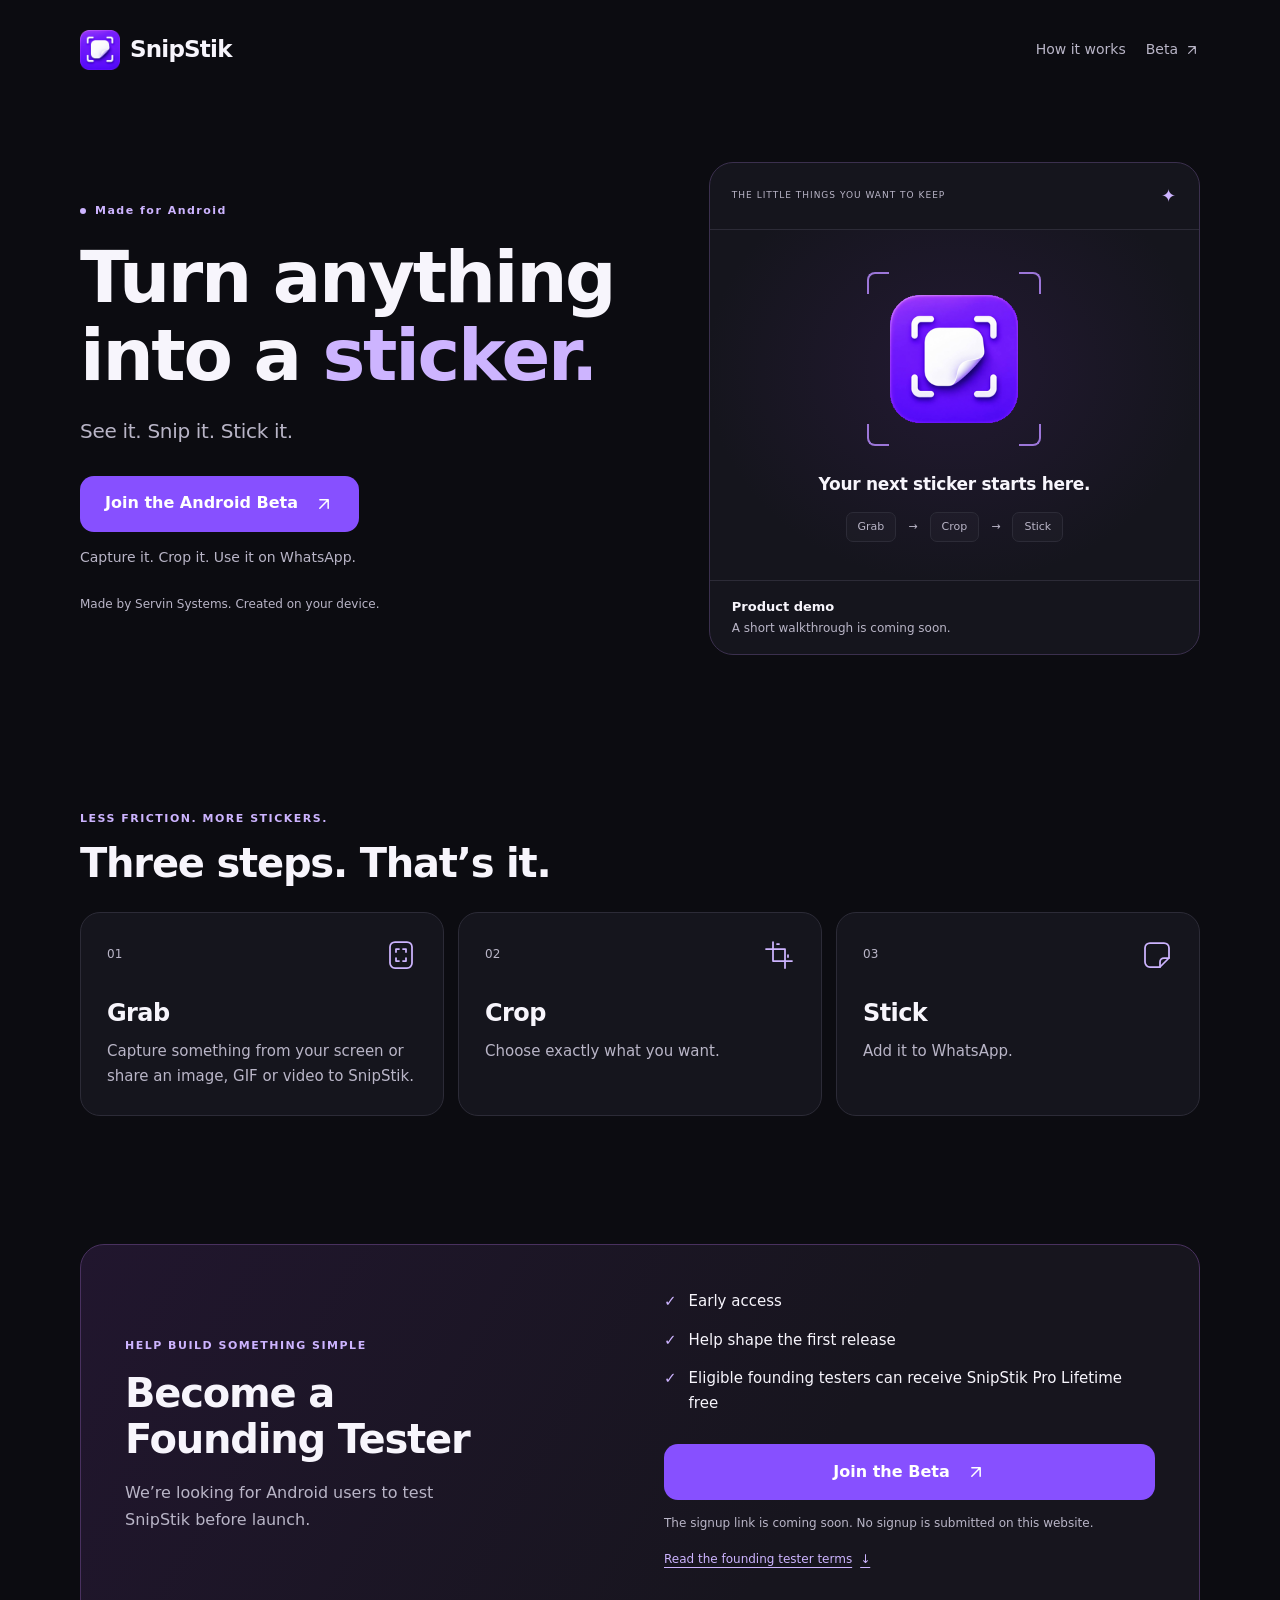
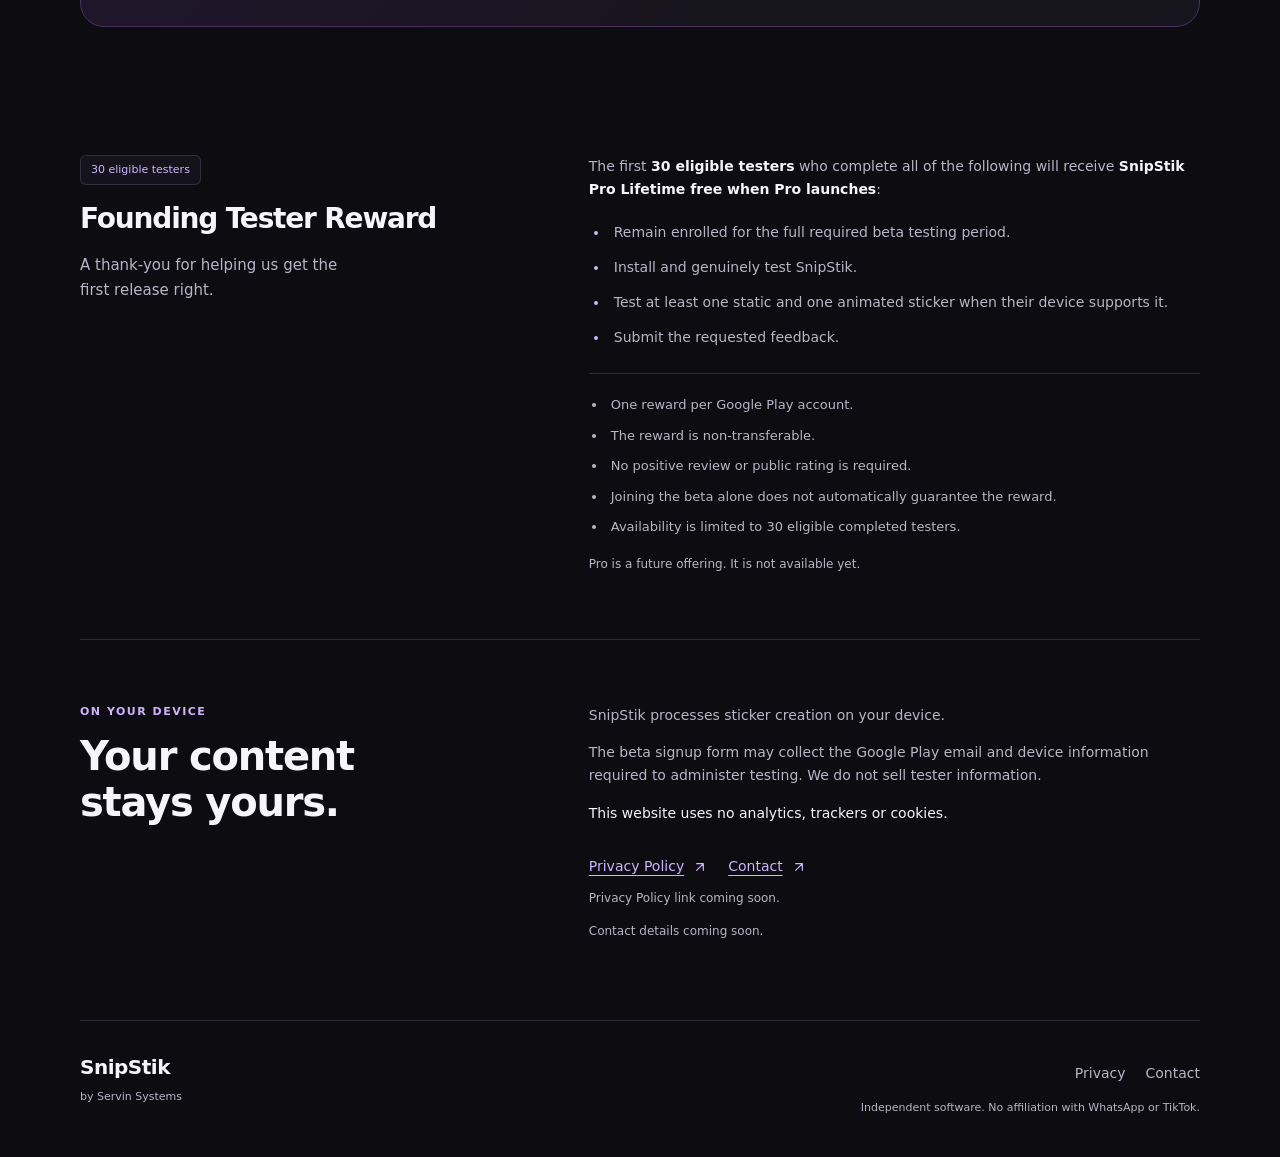
==== index.html @ 552ac6bd "Build SnipStik public product landing page for Android beta recruitment" ====
<!doctype html>
<html lang="en">
<head>
  <meta charset="utf-8">
  <meta name="viewport" content="width=device-width, initial-scale=1">
  <meta name="theme-color" content="#0c0c11">
  <meta name="color-scheme" content="dark">
  <title>SnipStik — Turn anything into a sticker</title>
  <meta name="description" content="See it. Snip it. Stick it. Turn your screen, photos, GIFs and short videos into WhatsApp-compatible stickers. Join the SnipStik Android beta.">
  <meta property="og:type" content="website">
  <meta property="og:url" content="./">
  <meta property="og:site_name" content="SnipStik">
  <meta property="og:title" content="SnipStik — Turn anything into a sticker">
  <meta property="og:description" content="See it. Snip it. Stick it. Help shape a simple, on-device Android sticker maker. Join the beta.">
  <!-- After deployment, use your absolute site URL for the social image tags. -->
  <meta property="og:image" content="./assets/snipstik-social.jpg">
  <meta property="og:image:width" content="1280">
  <meta property="og:image:height" content="1280">
  <meta property="og:image:alt" content="SnipStik's white peeled sticker and capture brackets on a vivid violet background">
  <meta name="twitter:card" content="summary">
  <meta name="twitter:title" content="SnipStik — Turn anything into a sticker">
  <meta name="twitter:description" content="See it. Snip it. Stick it. Join the Android beta.">
  <meta name="twitter:image" content="./assets/snipstik-social.jpg">
  <meta name="twitter:image:alt" content="The approved violet and white SnipStik icon">
  <link rel="icon" type="image/png" sizes="32x32" href="./assets/favicon.png">
  <link rel="apple-touch-icon" sizes="180x180" href="./assets/apple-touch-icon.png">
  <link rel="stylesheet" href="./styles.css">
  <script src="./script.js" defer></script>
</head>
<body>
  <a class="skip-link" href="#main">Skip to content</a>
  <header class="site-header container">
    <a class="brand" href="#" aria-label="SnipStik home">
      <img src="./assets/snipstik-icon.png" width="40" height="40" alt="" fetchpriority="high">
      <span>SnipStik</span>
    </a>
    <nav aria-label="Main navigation">
      <a href="#how-it-works">How it works</a>
      <a href="#beta">Beta <svg class="link-arrow" viewBox="0 0 24 24" fill="none" aria-hidden="true" focusable="false"><path d="M7 17 17 7M7 7h10v10"/></svg></a>
    </nav>
  </header>

  <main id="main">
    <section class="hero container" aria-labelledby="hero-title">
      <div class="hero-copy">
        <p class="eyebrow"><span class="status-dot" aria-hidden="true"></span> Made for Android</p>
        <h1 id="hero-title">Turn anything <br>into a <span>sticker.</span></h1>
        <p class="tagline">See it. Snip it. Stick it.</p>
        <a class="button button-primary" data-beta-link href="#beta" aria-describedby="signup-status">
          Join the Android Beta <svg class="link-arrow" viewBox="0 0 24 24" fill="none" aria-hidden="true" focusable="false"><path d="M7 17 17 7M7 7h10v10"/></svg>
        </a>
        <p class="hero-helper">Capture it. Crop it. Use it on WhatsApp.</p>
        <p class="quiet-note">Made by Servin Systems. Created on your device.</p>
      </div>

      <!-- Replace this figure's inner content with the real product video. See README. -->
      <figure class="demo-panel" aria-labelledby="demo-caption">
        <div class="demo-topline"><span>THE LITTLE THINGS YOU WANT TO KEEP</span><span aria-hidden="true">✦</span></div>
        <div class="demo-stage">
          <div class="capture-frame" aria-hidden="true">
            <span class="corner corner-tl"></span><span class="corner corner-tr"></span>
            <span class="corner corner-bl"></span><span class="corner corner-br"></span>
            <img src="./assets/snipstik-icon.png" width="128" height="128" alt="">
          </div>
          <p>Your next sticker starts here.</p>
          <div class="demo-steps" aria-hidden="true"><span>Grab</span><i>→</i><span>Crop</span><i>→</i><span>Stick</span></div>
        </div>
        <figcaption id="demo-caption"><span class="demo-label">Product demo</span><span>A short walkthrough is coming soon.</span></figcaption>
      </figure>
    </section>

    <section class="how-section section container" id="how-it-works" aria-labelledby="how-title">
      <div class="section-heading"><p class="eyebrow">LESS FRICTION. MORE STICKERS.</p><h2 id="how-title">Three steps. That’s it.</h2></div>
      <div class="steps-grid">
        <article class="step-card">
          <div class="step-top"><span class="step-number">01</span><svg viewBox="0 0 32 32" fill="none" aria-hidden="true" focusable="false"><rect x="5" y="3" width="22" height="26" rx="5"/><path d="M11 13v-3h3M21 13v-3h-3M11 19v3h3M21 19v3h-3"/></svg></div>
          <h3>Grab</h3>
          <p>Capture something from your screen or share an image, GIF or video to SnipStik.</p>
        </article>
        <article class="step-card">
          <div class="step-top"><span class="step-number">02</span><svg viewBox="0 0 32 32" fill="none" aria-hidden="true" focusable="false"><path d="M10 3v19h19M3 10h19v19"/><path d="M14 5h2M25 16v2"/></svg></div>
          <h3>Crop</h3>
          <p>Choose exactly what you want.</p>
        </article>
        <article class="step-card">
          <div class="step-top"><span class="step-number">03</span><svg viewBox="0 0 32 32" fill="none" aria-hidden="true" focusable="false"><path d="M19 28H9a5 5 0 0 1-5-5V9a5 5 0 0 1 5-5h14a5 5 0 0 1 5 5v10l-9 9Z"/><path d="M19 28v-5a4 4 0 0 1 4-4h5"/></svg></div>
          <h3>Stick</h3>
          <p>Add it to WhatsApp.</p>
        </article>
      </div>
    </section>

    <section class="beta-section section container" id="beta" aria-labelledby="beta-title">
      <div class="beta-card">
        <div class="beta-copy"><p class="eyebrow">HELP BUILD SOMETHING SIMPLE</p><h2 id="beta-title">Become a <br>Founding Tester</h2><p>We’re looking for Android users to test SnipStik before launch.</p></div>
        <div class="beta-details">
          <ul class="benefits">
            <li><span aria-hidden="true">✓</span> Early access</li>
            <li><span aria-hidden="true">✓</span> Help shape the first release</li>
            <li><span aria-hidden="true">✓</span> Eligible founding testers can receive SnipStik Pro Lifetime free</li>
          </ul>
          <a class="button button-primary" data-beta-link href="#beta-signup" aria-describedby="signup-status">Join the Beta <svg class="link-arrow" viewBox="0 0 24 24" fill="none" aria-hidden="true" focusable="false"><path d="M7 17 17 7M7 7h10v10"/></svg></a>
          <p class="signup-status" id="signup-status"><span id="beta-signup">The signup link is coming soon. No signup is submitted on this website.</span></p>
          <noscript><p class="signup-status">JavaScript is needed to open the configured signup link. The rest of this page works without it.</p></noscript>
          <a class="small-link" href="#founding-reward">Read the founding tester terms <span aria-hidden="true">↓</span></a>
        </div>
      </div>
    </section>

    <section class="reward-section section container" id="founding-reward" aria-labelledby="reward-title">
      <div class="reward-heading"><span class="reward-badge">30 eligible testers</span><h2 id="reward-title">Founding Tester Reward</h2><p>A thank-you for helping us get the first release right.</p></div>
      <div class="reward-terms">
        <p>The first <strong>30 eligible testers</strong> who complete all of the following will receive <strong>SnipStik Pro Lifetime free when Pro launches</strong>:</p>
        <ul class="requirements">
          <li>Remain enrolled for the full required beta testing period.</li>
          <li>Install and genuinely test SnipStik.</li>
          <li>Test at least one static and one animated sticker when their device supports it.</li>
          <li>Submit the requested feedback.</li>
        </ul>
        <ul class="reward-notes">
          <li>One reward per Google Play account.</li>
          <li>The reward is non-transferable.</li>
          <li>No positive review or public rating is required.</li>
          <li>Joining the beta alone does not automatically guarantee the reward.</li>
          <li>Availability is limited to 30 eligible completed testers.</li>
        </ul>
        <p class="pro-note">Pro is a future offering. It is not available yet.</p>
      </div>
    </section>

    <section class="privacy-section section container" id="privacy" aria-labelledby="privacy-title">
      <div><p class="eyebrow">ON YOUR DEVICE</p><h2 id="privacy-title">Your content stays yours.</h2></div>
      <div class="privacy-copy">
        <p>SnipStik processes sticker creation on your device.</p>
        <p>The beta signup form may collect the Google Play email and device information required to administer testing. We do not sell tester information.</p>
        <p class="privacy-site-note">This website uses no analytics, trackers or cookies.</p>
        <div class="utility-links"><a data-privacy-link href="#privacy-policy">Privacy Policy <svg class="link-arrow" viewBox="0 0 24 24" fill="none" aria-hidden="true" focusable="false"><path d="M7 17 17 7M7 7h10v10"/></svg></a><a data-contact-link href="#contact">Contact <svg class="link-arrow" viewBox="0 0 24 24" fill="none" aria-hidden="true" focusable="false"><path d="M7 17 17 7M7 7h10v10"/></svg></a></div>
        <p class="placeholder-note" id="privacy-policy" data-privacy-placeholder>Privacy Policy link coming soon.</p>
        <p class="placeholder-note" id="contact" data-contact-placeholder>Contact details coming soon.</p>
      </div>
    </section>
  </main>

  <footer class="site-footer container">
    <div><a class="footer-brand" href="#">SnipStik</a><p>by Servin Systems</p></div>
    <div class="footer-right"><nav aria-label="Footer navigation"><a data-privacy-link href="#privacy-policy">Privacy</a><a data-contact-link href="#contact">Contact</a></nav><p>Independent software. No affiliation with WhatsApp or TikTok.</p></div>
  </footer>
</body>
</html>
---- styles.css ----
:root {
  color-scheme: dark;
  --background: #0c0c11;
  --surface: #15151d;
  --line: #2c2b37;
  --text: #f7f5fc;
  --muted: #b9b5c7;
  --violet: #8750ff;
  --violet-light: #cdb4ff;
  --radius: 24px;
  font-family: system-ui, -apple-system, BlinkMacSystemFont, "Segoe UI", sans-serif;
  font-synthesis: none;
  background: var(--background);
  color: var(--text);
}
* { box-sizing: border-box; }
html { scroll-behavior: smooth; scroll-padding-top: 24px; }
body { margin: 0; font-size: 16px; line-height: 1.65; overflow-wrap: break-word; }
img { display: block; max-width: 100%; height: auto; }
svg { flex-shrink: 0; }
a { color: inherit; text-decoration: none; }
a:focus-visible { outline: 3px solid var(--violet-light); outline-offset: 5px; border-radius: 6px; }
a:hover { color: var(--violet-light); }
::selection { color: white; background: #6636bd; }
[hidden] { display: none !important; }
.container { width: min(1120px, calc(100% - 40px)); margin-inline: auto; }
.skip-link { position: absolute; top: 8px; left: 12px; padding: 12px 20px; background: var(--text); color: var(--background); z-index: 10; transform: translateY(-160%); }
.skip-link:focus { transform: translateY(0); }
.site-header { display: flex; flex-wrap: wrap; align-items: center; justify-content: space-between; gap: 16px; padding-block: 24px; }
.brand { display: inline-flex; align-items: center; gap: 10px; min-height: 44px; font-size: 23px; font-weight: 750; letter-spacing: -.8px; }
.brand img { width: 40px; height: 40px; }
.site-header nav, .site-footer nav { display: flex; align-items: center; gap: 20px; }
.site-header nav a, .site-footer nav a { display: inline-flex; align-items: center; gap: 6px; min-height: 44px; font-size: 14px; color: var(--muted); }
.site-header nav a:hover, .site-footer nav a:hover { color: var(--text); }
.hero { display: grid; gap: 48px; padding-block: 48px 72px; }
.eyebrow { display: flex; align-items: center; gap: 9px; margin: 0 0 20px; color: var(--violet-light); font-size: 11px; font-weight: 650; letter-spacing: 1.5px; line-height: 1.5; }
.status-dot { width: 6px; height: 6px; border-radius: 50%; background: var(--violet-light); }
h1, h2, h3, p { margin-top: 0; }
h1, h2, h3 { font-weight: 700; }
h1, h2 { overflow-wrap: anywhere; }
.hero > *, .beta-card > *, .reward-section > *, .privacy-section > * { min-width: 0; }
h1 { font-size: clamp(42px, 7vw, 72px); letter-spacing: -2.3px; line-height: 1.08; margin-bottom: 20px; }
h1 span { color: var(--violet-light); }
.tagline { font-size: 20px; letter-spacing: -.3px; color: var(--muted); margin-bottom: 28px; }
.button { display: inline-flex; justify-content: center; align-items: center; gap: 16px; min-height: 56px; padding: 15px 24px; border: 1px solid transparent; border-radius: 14px; font-size: 16px; font-weight: 650; line-height: 1.4; transition: background-color .15s, border-color .15s; }
.button-primary { background: var(--violet); color: white; }
.button-primary:hover { background: #7440e5; color: white; }
.link-arrow { width: 16px; height: 16px; stroke: currentColor; stroke-width: 1.8; stroke-linecap: round; stroke-linejoin: round; }
.button .link-arrow { width: 20px; height: 20px; }
.hero-helper { margin: 14px 0 0; font-size: 14px; color: var(--muted); }
.quiet-note { margin: 26px 0 0; color: var(--muted); font-size: 12px; }
.demo-panel { margin: 0; min-width: 0; border: 1px solid #3b304e; border-radius: var(--radius); overflow: hidden; background: var(--surface); }
.demo-topline { display: flex; justify-content: space-between; align-items: center; gap: 12px; padding: 18px 22px; border-bottom: 1px solid var(--line); font-size: 9px; letter-spacing: 1px; color: var(--muted); }
.demo-topline > span:last-child { color: var(--violet-light); font-size: 18px; }
.demo-stage { display: flex; flex-direction: column; align-items: center; justify-content: center; padding: 38px 20px 32px; background: radial-gradient(ellipse at 50% 40%, #37205266, transparent 72%); }
.capture-frame { position: relative; width: 174px; height: 174px; display: grid; place-items: center; margin-bottom: 24px; }
.capture-frame img { width: 128px; height: 128px; }
.corner { position: absolute; width: 22px; height: 22px; border: solid #9c76d9; }
.corner-tl { top: 0; left: 0; border-width: 2px 0 0 2px; border-top-left-radius: 8px; }
.corner-tr { top: 0; right: 0; border-width: 2px 2px 0 0; border-top-right-radius: 8px; }
.corner-bl { bottom: 0; left: 0; border-width: 0 0 2px 2px; border-bottom-left-radius: 8px; }
.corner-br { bottom: 0; right: 0; border-width: 0 2px 2px 0; border-bottom-right-radius: 8px; }
.demo-stage p { margin-bottom: 14px; font-size: 17px; font-weight: 550; letter-spacing: -.3px; text-align: center; }
.demo-steps { display: flex; align-items: center; gap: 12px; font-size: 11px; color: var(--muted); }
.demo-steps span { padding: 5px 11px; background: #ffffff06; border: 1px solid var(--line); border-radius: 7px; }
.demo-steps i { font-style: normal; }
.demo-panel figcaption { display: flex; flex-direction: column; gap: 2px; padding: 15px 22px; border-top: 1px solid var(--line); font-size: 12px; color: var(--muted); }
.demo-label { font-size: 13px; font-weight: 650; color: var(--text); }
.section { padding-block: 52px; }
.section-heading { margin-bottom: 26px; }
.section-heading .eyebrow, .privacy-section .eyebrow { margin-bottom: 12px; }
h2 { font-size: clamp(28px, 4vw, 40px); letter-spacing: -1.2px; line-height: 1.15; margin-bottom: 18px; }
h3 { font-size: 24px; letter-spacing: -.6px; line-height: 1.2; margin-bottom: 12px; }
.steps-grid { display: grid; gap: 14px; }
.step-card { padding: 26px; background: var(--surface); border: 1px solid var(--line); border-radius: 20px; }
.step-top { display: flex; justify-content: space-between; align-items: center; margin-bottom: 28px; }
.step-number { color: var(--muted); font-size: 12px; }
.step-top svg { width: 32px; height: 32px; stroke: var(--violet-light); stroke-width: 1.75; stroke-linecap: round; stroke-linejoin: round; }
.step-card p { color: var(--muted); font-size: 15px; margin-bottom: 0; max-width: 36ch; }
.beta-card { display: grid; gap: 26px; padding: 30px 26px; border: 1px solid #49315f; border-radius: var(--radius); background: linear-gradient(120deg, #21162e, #17151e 65%); }
.beta-copy .eyebrow { margin-bottom: 16px; }
.beta-copy p:not(.eyebrow) { max-width: 32ch; margin-bottom: 0; color: var(--muted); }
.benefits { list-style: none; padding: 0; margin: 0 0 28px; display: grid; gap: 14px; }
.benefits li { display: flex; align-items: flex-start; gap: 12px; font-size: 15px; }
.benefits span { color: var(--violet-light); }
.beta-details .button { width: 100%; }
.signup-status { font-size: 12px; color: var(--muted); margin: 14px 0 4px; }
.small-link { display: inline-flex; gap: 8px; align-items: center; min-height: 44px; color: var(--violet-light); font-size: 12px; text-decoration: underline; text-underline-offset: 4px; }
.reward-section { display: grid; gap: 28px; border-bottom: 1px solid var(--line); }
.reward-badge { display: inline-block; padding: 5px 10px; margin-bottom: 18px; color: var(--violet-light); background: #cdb4ff0b; border: 1px solid #cdb4ff29; border-radius: 6px; font-size: 11px; }
.reward-heading h2 { font-size: 28px; }
.reward-heading p { font-size: 15px; max-width: 27ch; color: var(--muted); }
.reward-terms { font-size: 14px; color: var(--muted); }
.reward-terms strong { color: var(--text); font-weight: 600; }
.requirements { margin: 20px 0 24px; padding-left: 20px; }
.requirements li { padding-left: 5px; margin-bottom: 12px; }
.requirements li::marker { color: var(--violet-light); }
.reward-notes { border-top: 1px solid var(--line); padding: 20px 0 0 18px; margin: 0; font-size: 13px; }
.reward-notes li { padding-left: 4px; margin-bottom: 9px; }
.pro-note { margin: 18px 0 0; font-size: 12px; }
.privacy-section { display: grid; gap: 12px; }
.privacy-section h2 { max-width: 12ch; }
.privacy-copy { font-size: 14px; color: var(--muted); }
.privacy-copy p { margin-bottom: 14px; }
.privacy-site-note { color: var(--text); }
.utility-links { display: flex; flex-wrap: wrap; gap: 20px; margin-top: 20px; }
.utility-links a { min-height: 44px; display: inline-flex; align-items: center; gap: 8px; color: var(--violet-light); text-decoration: underline; text-underline-offset: 4px; }
.placeholder-note { font-size: 12px; }
.site-footer { display: flex; flex-wrap: wrap; align-items: flex-start; justify-content: space-between; gap: 24px; border-top: 1px solid var(--line); padding-block: 30px 40px; }
.footer-brand { font-size: 20px; font-weight: 700; letter-spacing: -.5px; }
.site-footer p { font-size: 11px; color: var(--muted); margin: 4px 0 0; }
.footer-right { max-width: 40ch; }
@media (min-width: 680px) {
  .container { width: min(1120px, calc(100% - 64px)); }
  .steps-grid { grid-template-columns: repeat(3, minmax(0, 1fr)); }
  .beta-card { padding: 44px; grid-template-columns: 1fr 1fr; align-items: center; gap: 48px; }
  .reward-section, .privacy-section { grid-template-columns: 1fr 1.35fr; gap: 56px; }
  .footer-right { text-align: right; }
  .footer-right nav { justify-content: flex-end; }
}
@media (min-width: 960px) {
  .site-header { padding-block: 28px; }
  .hero { grid-template-columns: 1.15fr 1fr; align-items: center; gap: 64px; padding-block: 62px 92px; }
  .demo-stage { padding-block: 42px 38px; }
  .section { padding-block: 64px; }
}
@media (max-width: 380px) {
  .container { width: calc(100% - 32px); }
  .site-header nav { gap: 12px; }
  .site-header nav a { font-size: 12px; }
  .brand { font-size: 20px; gap: 8px; }
  .brand img { width: 32px; height: 32px; }
  .hero { padding-top: 34px; }
  h1 { font-size: 40px; letter-spacing: -1.8px; }
  .hero .button { width: 100%; gap: 10px; padding-inline: 14px; }
}
@media (prefers-reduced-motion: reduce) {
  html { scroll-behavior: auto; }
  *, *::before, *::after { transition: none !important; animation: none !important; }
}
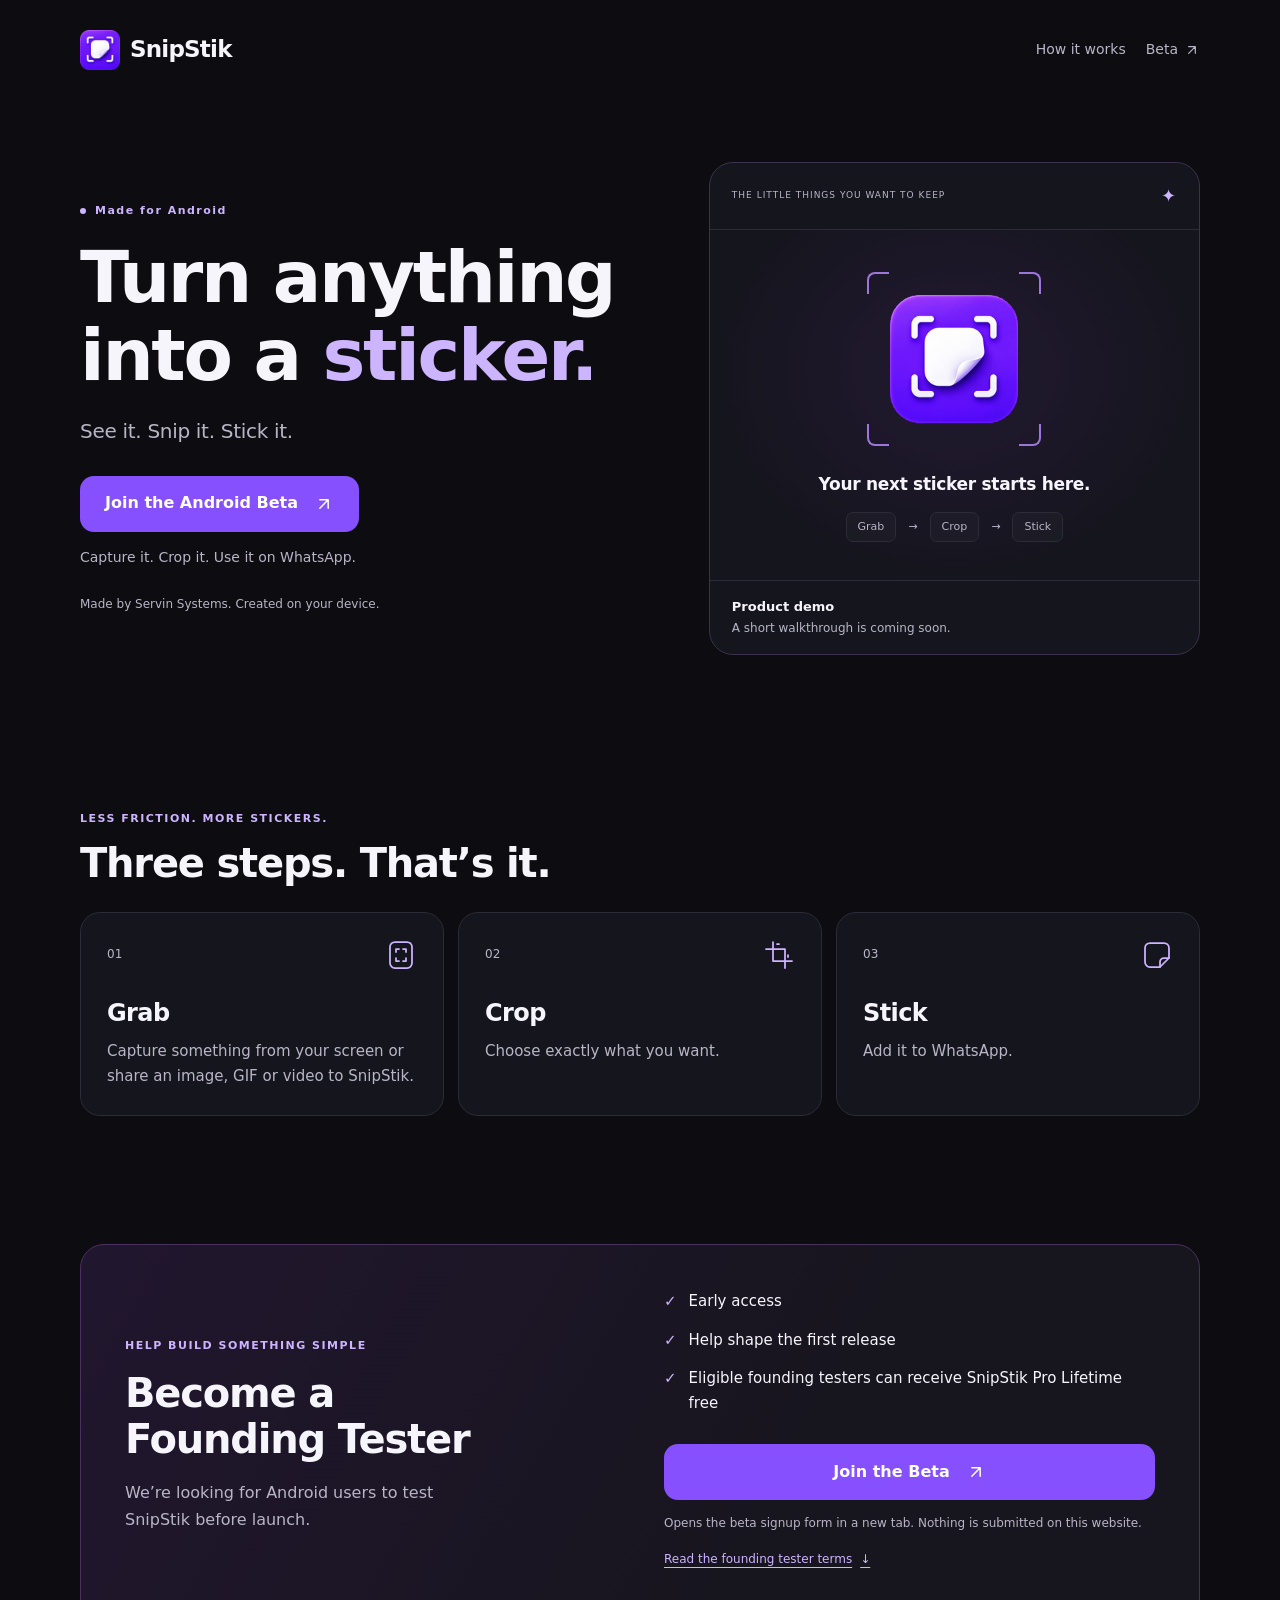
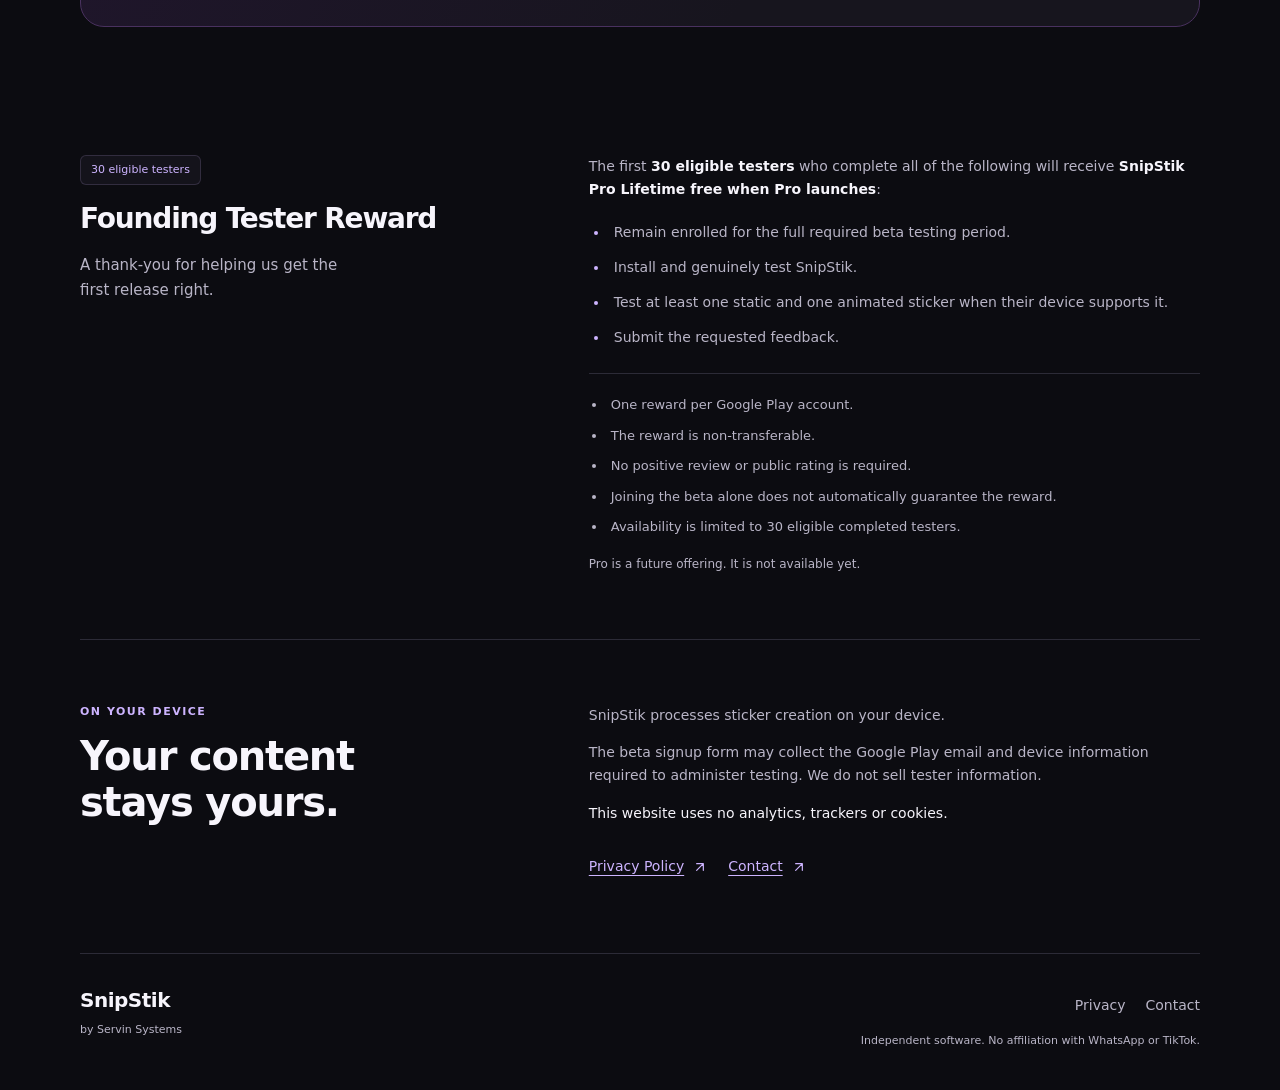
==== commit 133f6826: "Finalize beta signup, privacy page and contact links" ====
--- a/index.html
+++ b/index.html
@@ -100,7 +100,7 @@
             <li><span aria-hidden="true">✓</span> Eligible founding testers can receive SnipStik Pro Lifetime free</li>
           </ul>
           <a class="button button-primary" data-beta-link href="#beta-signup" aria-describedby="signup-status">Join the Beta <svg class="link-arrow" viewBox="0 0 24 24" fill="none" aria-hidden="true" focusable="false"><path d="M7 17 17 7M7 7h10v10"/></svg></a>
-          <p class="signup-status" id="signup-status"><span id="beta-signup">The signup link is coming soon. No signup is submitted on this website.</span></p>
+          <p class="signup-status" id="signup-status"><span id="beta-signup">Beta signup is hosted on Google Forms. Nothing is submitted on this website.</span></p>
           <noscript><p class="signup-status">JavaScript is needed to open the configured signup link. The rest of this page works without it.</p></noscript>
           <a class="small-link" href="#founding-reward">Read the founding tester terms <span aria-hidden="true">↓</span></a>
         </div>
@@ -134,16 +134,14 @@
         <p>SnipStik processes sticker creation on your device.</p>
         <p>The beta signup form may collect the Google Play email and device information required to administer testing. We do not sell tester information.</p>
         <p class="privacy-site-note">This website uses no analytics, trackers or cookies.</p>
-        <div class="utility-links"><a data-privacy-link href="#privacy-policy">Privacy Policy <svg class="link-arrow" viewBox="0 0 24 24" fill="none" aria-hidden="true" focusable="false"><path d="M7 17 17 7M7 7h10v10"/></svg></a><a data-contact-link href="#contact">Contact <svg class="link-arrow" viewBox="0 0 24 24" fill="none" aria-hidden="true" focusable="false"><path d="M7 17 17 7M7 7h10v10"/></svg></a></div>
-        <p class="placeholder-note" id="privacy-policy" data-privacy-placeholder>Privacy Policy link coming soon.</p>
-        <p class="placeholder-note" id="contact" data-contact-placeholder>Contact details coming soon.</p>
+        <div class="utility-links"><a data-privacy-link href="./privacy.html">Privacy Policy <svg class="link-arrow" viewBox="0 0 24 24" fill="none" aria-hidden="true" focusable="false"><path d="M7 17 17 7M7 7h10v10"/></svg></a><a data-contact-link href="mailto:servinsystems@gmail.com">Contact <svg class="link-arrow" viewBox="0 0 24 24" fill="none" aria-hidden="true" focusable="false"><path d="M7 17 17 7M7 7h10v10"/></svg></a></div>
       </div>
     </section>
   </main>
 
   <footer class="site-footer container">
     <div><a class="footer-brand" href="#">SnipStik</a><p>by Servin Systems</p></div>
-    <div class="footer-right"><nav aria-label="Footer navigation"><a data-privacy-link href="#privacy-policy">Privacy</a><a data-contact-link href="#contact">Contact</a></nav><p>Independent software. No affiliation with WhatsApp or TikTok.</p></div>
+    <div class="footer-right"><nav aria-label="Footer navigation"><a data-privacy-link href="./privacy.html">Privacy</a><a data-contact-link href="mailto:servinsystems@gmail.com">Contact</a></nav><p>Independent software. No affiliation with WhatsApp or TikTok.</p></div>
   </footer>
 </body>
 </html>
--- a/styles.css
+++ b/styles.css
@@ -105,7 +105,14 @@
 .privacy-site-note { color: var(--text); }
 .utility-links { display: flex; flex-wrap: wrap; gap: 20px; margin-top: 20px; }
 .utility-links a { min-height: 44px; display: inline-flex; align-items: center; gap: 8px; color: var(--violet-light); text-decoration: underline; text-underline-offset: 4px; }
-.placeholder-note { font-size: 12px; }
+.legal-page { max-width: 760px; padding-block: 48px 64px; }
+.legal-page h1 { font-size: clamp(36px, 6vw, 56px); }
+.legal-page section { margin-top: 36px; }
+.legal-page h2 { font-size: 24px; letter-spacing: -.5px; }
+.legal-page p, .legal-page li { color: var(--muted); }
+.legal-page ul { padding-left: 24px; }
+.legal-page li { margin-bottom: 8px; }
+.legal-page a { color: var(--violet-light); text-decoration: underline; text-underline-offset: 4px; }
 .site-footer { display: flex; flex-wrap: wrap; align-items: flex-start; justify-content: space-between; gap: 24px; border-top: 1px solid var(--line); padding-block: 30px 40px; }
 .footer-brand { font-size: 20px; font-weight: 700; letter-spacing: -.5px; }
 .site-footer p { font-size: 11px; color: var(--muted); margin: 4px 0 0; }
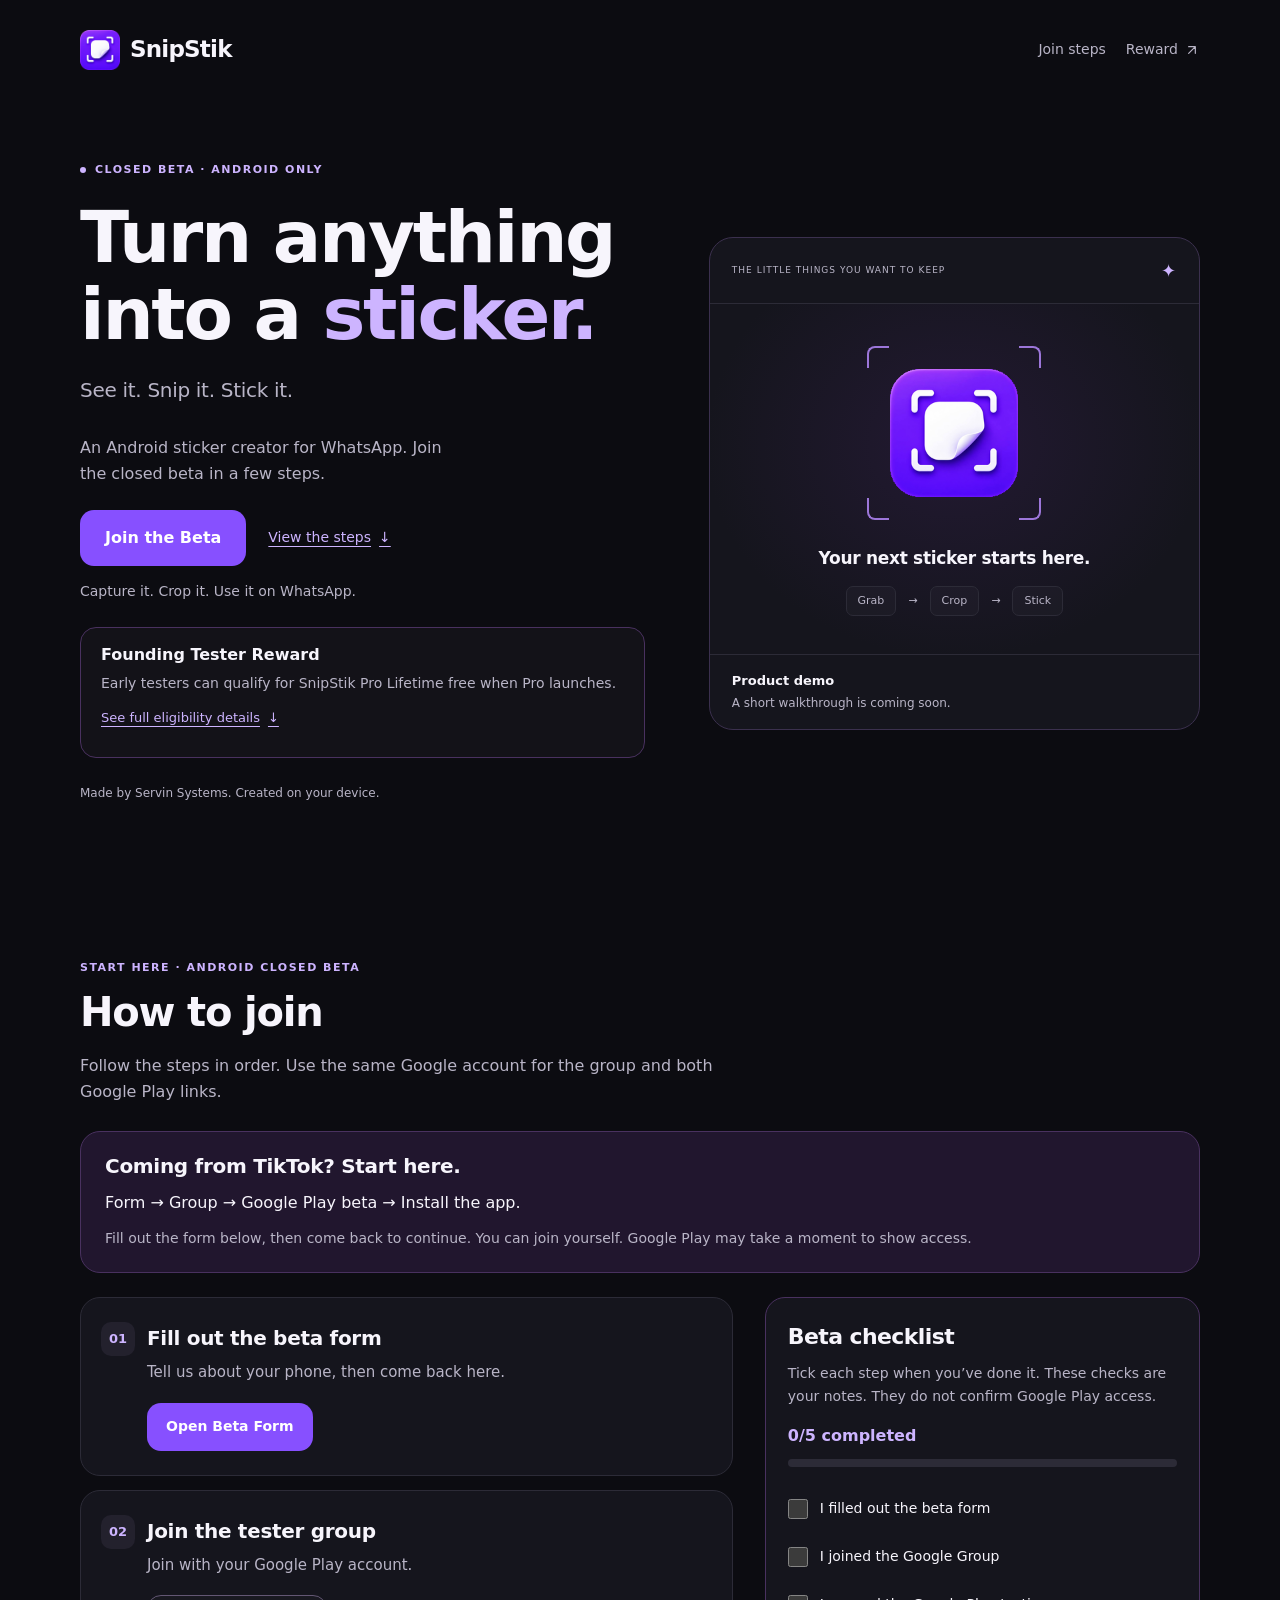
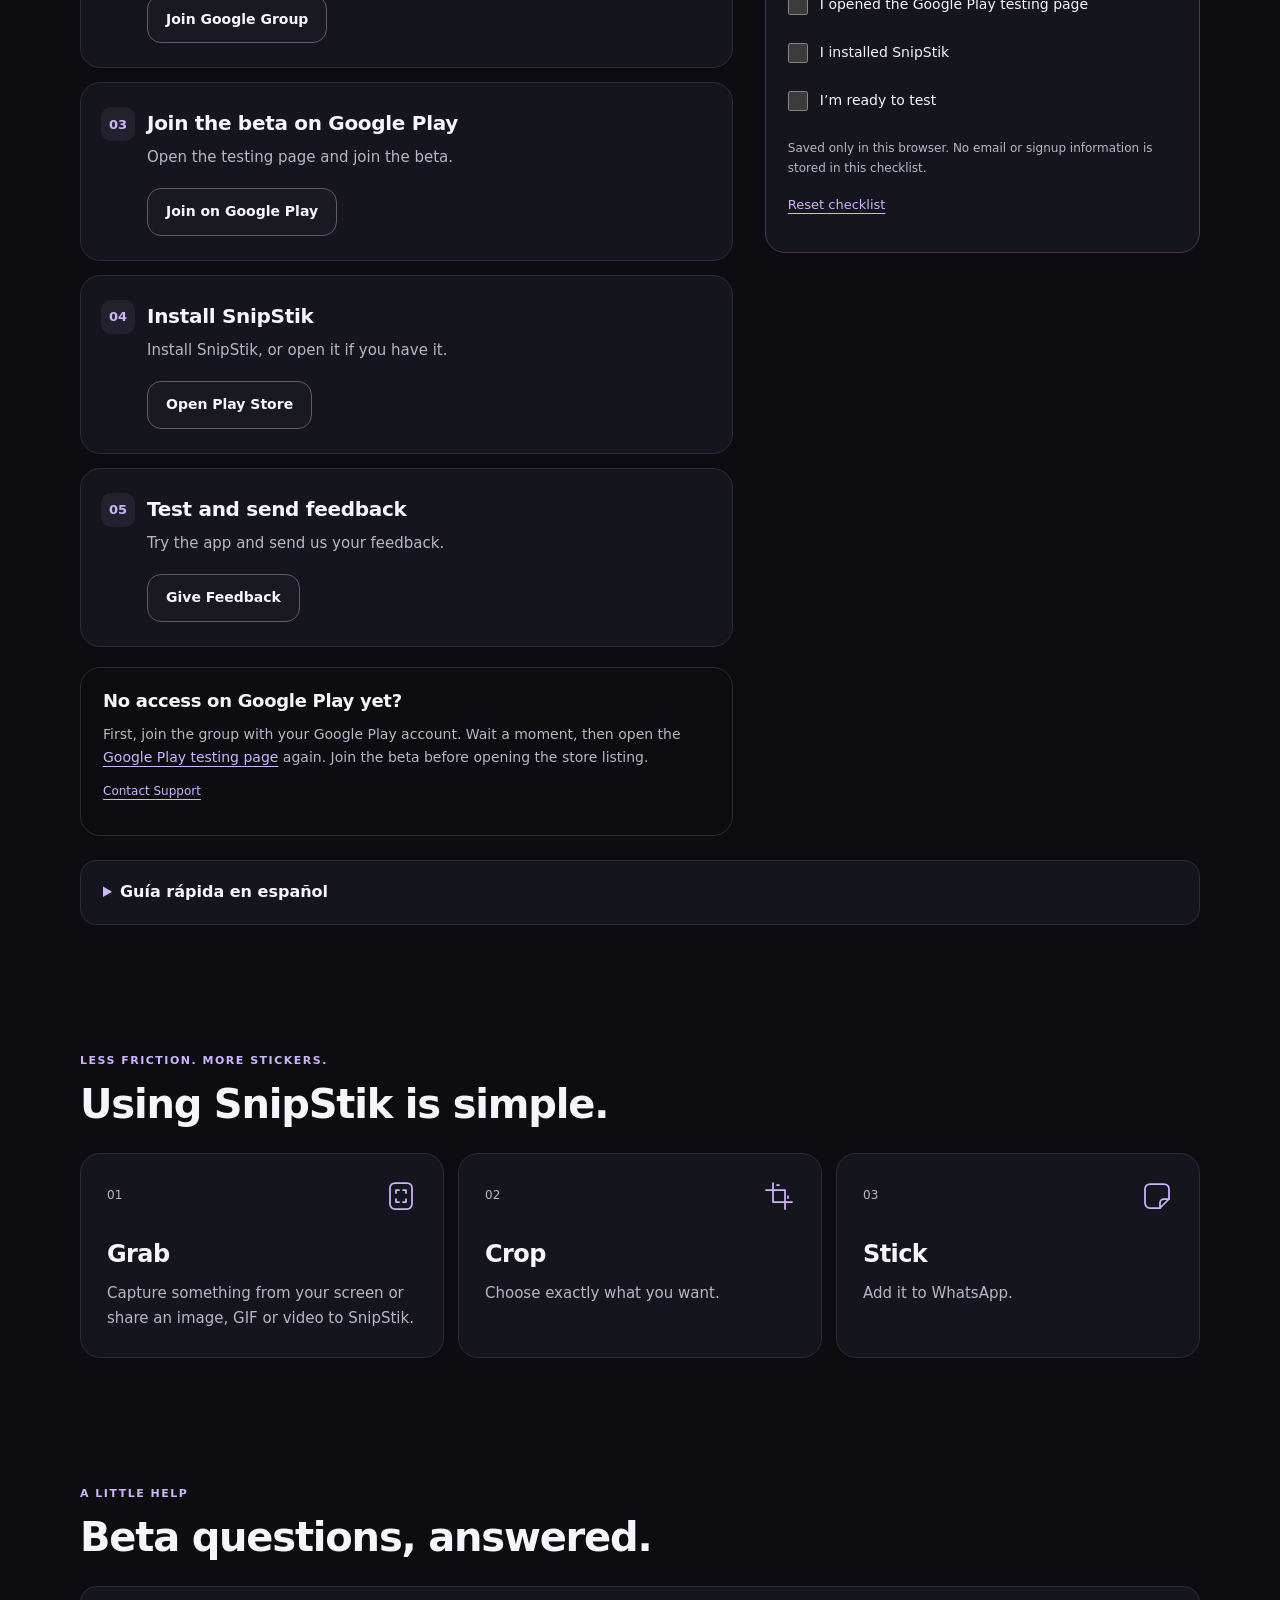
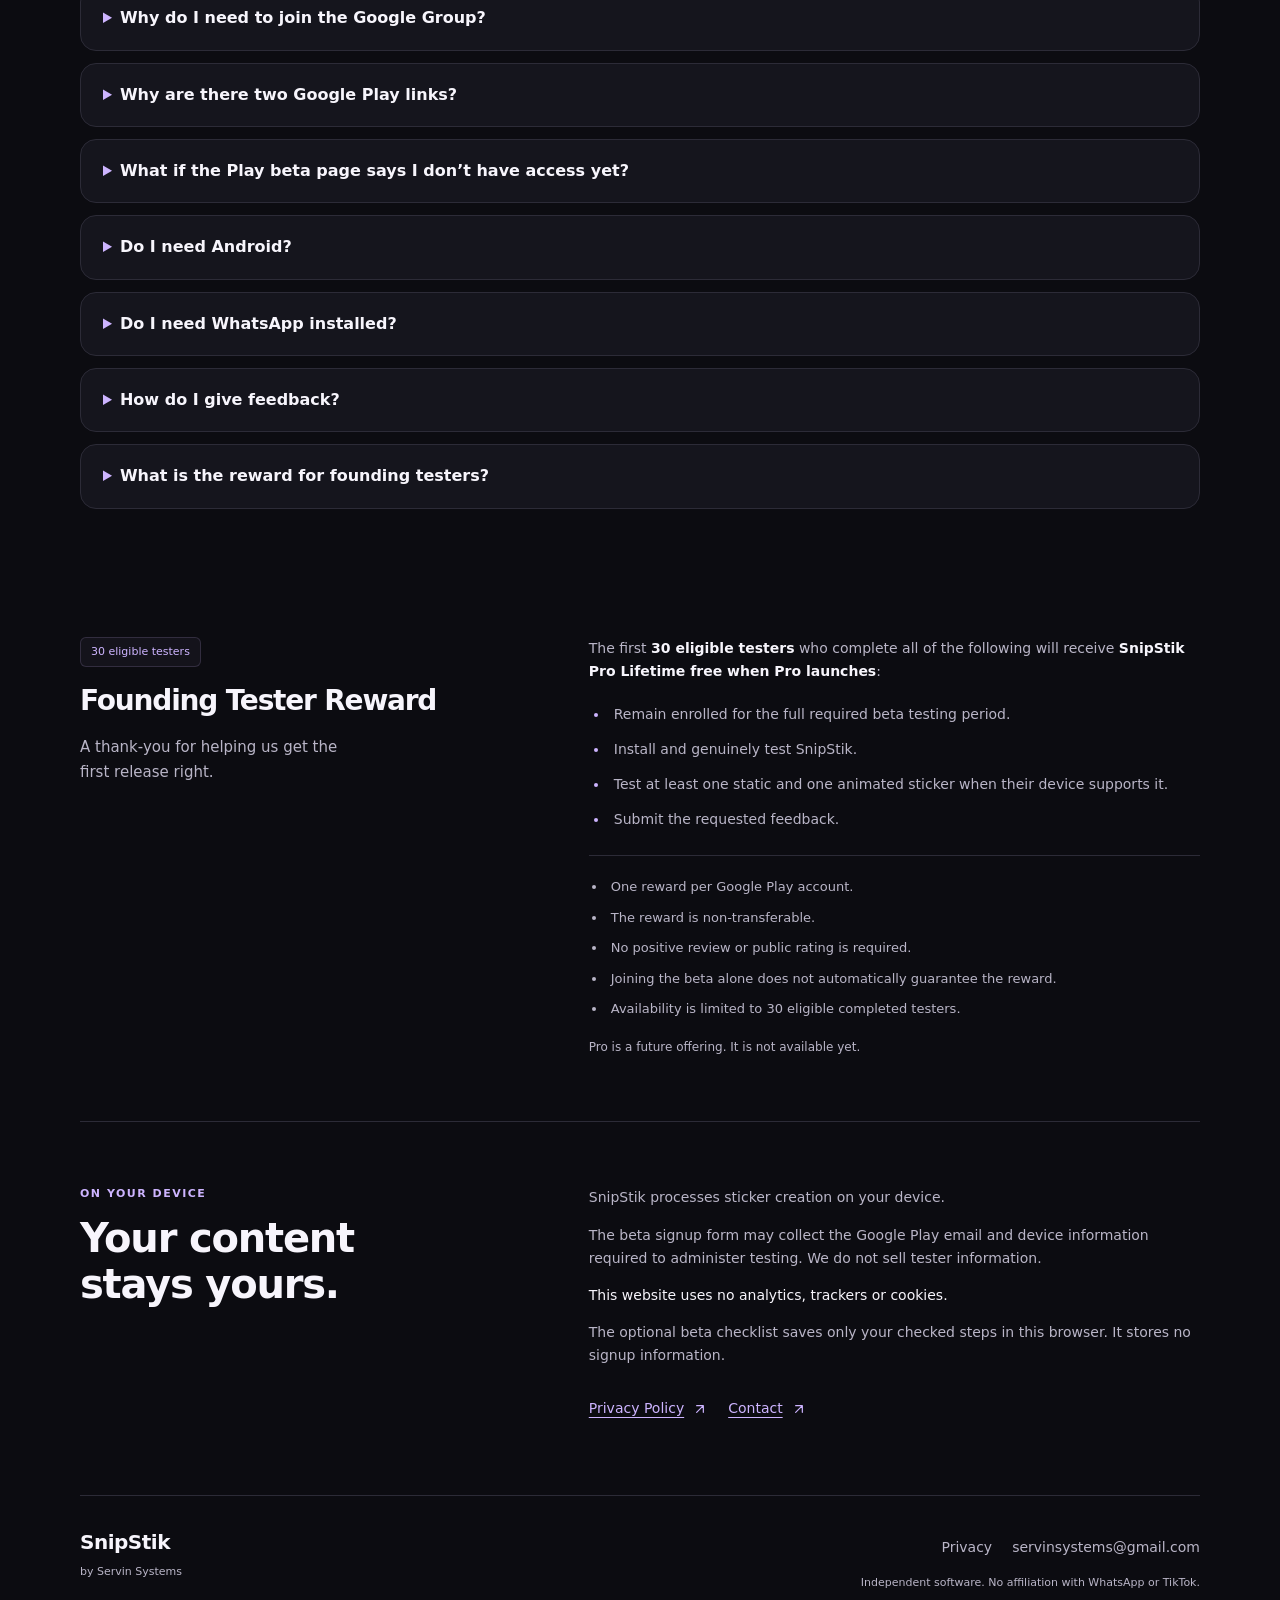
==== commit c5edacca: "Clarify closed beta access with local checklist and tester help" ====
--- a/index.html
+++ b/index.html
@@ -5,23 +5,23 @@
   <meta name="viewport" content="width=device-width, initial-scale=1">
   <meta name="theme-color" content="#0c0c11">
   <meta name="color-scheme" content="dark">
-  <title>SnipStik — Turn anything into a sticker</title>
-  <meta name="description" content="See it. Snip it. Stick it. Turn your screen, photos, GIFs and short videos into WhatsApp-compatible stickers. Join the SnipStik Android beta.">
+  <title>SnipStik Android Closed Beta — Turn anything into a sticker</title>
+  <meta name="description" content="Create WhatsApp stickers from your screen, photos, GIFs and short videos on Android. Join the SnipStik closed beta: form, tester group, Google Play, install.">
   <meta property="og:type" content="website">
-  <meta property="og:url" content="./">
+  <meta property="og:url" content="https://snipstik-web.snipstik.workers.dev/">
   <meta property="og:site_name" content="SnipStik">
-  <meta property="og:title" content="SnipStik — Turn anything into a sticker">
-  <meta property="og:description" content="See it. Snip it. Stick it. Help shape a simple, on-device Android sticker maker. Join the beta.">
-  <!-- After deployment, use your absolute site URL for the social image tags. -->
-  <meta property="og:image" content="./assets/snipstik-social.jpg">
+  <meta property="og:title" content="SnipStik — Join the Android closed beta">
+  <meta property="og:description" content="Turn anything into a WhatsApp sticker. Join the Android closed beta in a few steps. Processing stays on your device.">
+  <meta property="og:image" content="https://snipstik-web.snipstik.workers.dev/assets/snipstik-social.jpg">
   <meta property="og:image:width" content="1280">
   <meta property="og:image:height" content="1280">
   <meta property="og:image:alt" content="SnipStik's white peeled sticker and capture brackets on a vivid violet background">
   <meta name="twitter:card" content="summary">
-  <meta name="twitter:title" content="SnipStik — Turn anything into a sticker">
-  <meta name="twitter:description" content="See it. Snip it. Stick it. Join the Android beta.">
-  <meta name="twitter:image" content="./assets/snipstik-social.jpg">
+  <meta name="twitter:title" content="SnipStik — Join the Android closed beta">
+  <meta name="twitter:description" content="Turn anything into a WhatsApp sticker. Join the SnipStik Android closed beta in a few steps.">
+  <meta name="twitter:image" content="https://snipstik-web.snipstik.workers.dev/assets/snipstik-social.jpg">
   <meta name="twitter:image:alt" content="The approved violet and white SnipStik icon">
+  <link rel="canonical" href="https://snipstik-web.snipstik.workers.dev/">
   <link rel="icon" type="image/png" sizes="32x32" href="./assets/favicon.png">
   <link rel="apple-touch-icon" sizes="180x180" href="./assets/apple-touch-icon.png">
   <link rel="stylesheet" href="./styles.css">
@@ -35,21 +35,28 @@
       <span>SnipStik</span>
     </a>
     <nav aria-label="Main navigation">
-      <a href="#how-it-works">How it works</a>
-      <a href="#beta">Beta <svg class="link-arrow" viewBox="0 0 24 24" fill="none" aria-hidden="true" focusable="false"><path d="M7 17 17 7M7 7h10v10"/></svg></a>
+      <a href="#beta">Join steps</a>
+      <a href="#founding-reward">Reward <svg class="link-arrow" viewBox="0 0 24 24" fill="none" aria-hidden="true" focusable="false"><path d="M7 17 17 7M7 7h10v10"/></svg></a>
     </nav>
   </header>
 
   <main id="main">
     <section class="hero container" aria-labelledby="hero-title">
       <div class="hero-copy">
-        <p class="eyebrow"><span class="status-dot" aria-hidden="true"></span> Made for Android</p>
+        <p class="eyebrow"><span class="status-dot" aria-hidden="true"></span> CLOSED BETA · ANDROID ONLY</p>
         <h1 id="hero-title">Turn anything <br>into a <span>sticker.</span></h1>
         <p class="tagline">See it. Snip it. Stick it.</p>
-        <a class="button button-primary" data-beta-link href="#beta" aria-describedby="signup-status">
-          Join the Android Beta <svg class="link-arrow" viewBox="0 0 24 24" fill="none" aria-hidden="true" focusable="false"><path d="M7 17 17 7M7 7h10v10"/></svg>
-        </a>
+        <p class="hero-description">An Android sticker creator for WhatsApp. Join the closed beta in a few steps.</p>
+        <div class="hero-actions">
+          <a class="button button-primary" data-beta-link href="https://docs.google.com/forms/d/e/1FAIpQLSfAadJP1xt-i1OqV0ImKfK46w0DegLddaJQHyfiLhs2m8fxMQ/viewform?usp=publish-editor" target="_blank" rel="noopener noreferrer" aria-label="Join the Beta (opens in a new tab)">Join the Beta</a>
+          <a class="small-link" href="#beta">View the steps <span aria-hidden="true">↓</span></a>
+        </div>
         <p class="hero-helper">Capture it. Crop it. Use it on WhatsApp.</p>
+        <aside class="reward-preview" aria-labelledby="reward-preview-title">
+          <h2 id="reward-preview-title">Founding Tester Reward</h2>
+          <p>Early testers can qualify for SnipStik Pro Lifetime free when Pro launches.</p>
+          <a class="small-link" href="#founding-reward">See full eligibility details <span aria-hidden="true">↓</span></a>
+        </aside>
         <p class="quiet-note">Made by Servin Systems. Created on your device.</p>
       </div>
 
@@ -69,8 +76,76 @@
       </figure>
     </section>
 
+    <section class="beta-section section container" id="beta" aria-labelledby="beta-title">
+      <div class="section-heading">
+        <p class="eyebrow">START HERE · ANDROID CLOSED BETA</p>
+        <h2 id="beta-title">How to join</h2>
+        <p class="section-intro">Follow the steps in order. Use the same Google account for the group and both Google Play links.</p>
+      </div>
+      <aside class="start-here" aria-labelledby="tiktok-title">
+        <h3 id="tiktok-title">Coming from TikTok? Start here.</h3>
+        <p>Form <span aria-hidden="true">→</span> Group <span aria-hidden="true">→</span> Google Play beta <span aria-hidden="true">→</span> Install the app.</p>
+        <p class="muted-copy">Fill out the form below, then come back to continue. You can join yourself. Google Play may take a moment to show access.</p>
+      </aside>
+      <div class="join-layout">
+        <div>
+          <ol class="join-steps" aria-label="Steps to join the closed beta">
+            <li class="join-step">
+              <span class="join-number" aria-hidden="true">01</span>
+              <div><h3>Fill out the beta form</h3><p>Tell us about your phone, then come back here.</p><a class="button button-primary" data-beta-link href="https://docs.google.com/forms/d/e/1FAIpQLSfAadJP1xt-i1OqV0ImKfK46w0DegLddaJQHyfiLhs2m8fxMQ/viewform?usp=publish-editor" target="_blank" rel="noopener noreferrer" aria-label="Open Beta Form (opens in a new tab)">Open Beta Form</a></div>
+            </li>
+            <li class="join-step">
+              <span class="join-number" aria-hidden="true">02</span>
+              <div><h3>Join the tester group</h3><p>Join with your Google Play account.</p><a class="button button-secondary" data-group-link href="https://groups.google.com/g/snipstik-beta-testers" target="_blank" rel="noopener noreferrer" aria-label="Join Google Group (opens in a new tab)">Join Google Group</a></div>
+            </li>
+            <li class="join-step">
+              <span class="join-number" aria-hidden="true">03</span>
+              <div><h3>Join the beta on Google Play</h3><p>Open the testing page and join the beta.</p><a class="button button-secondary" data-testing-link href="https://play.google.com/apps/testing/tech.servinsystems.snipstik" target="_blank" rel="noopener noreferrer" aria-label="Join on Google Play (opens in a new tab)">Join on Google Play</a></div>
+            </li>
+            <li class="join-step">
+              <span class="join-number" aria-hidden="true">04</span>
+              <div><h3>Install SnipStik</h3><p>Install SnipStik, or open it if you have it.</p><a class="button button-secondary" data-store-link href="https://play.google.com/store/apps/details?id=tech.servinsystems.snipstik" target="_blank" rel="noopener noreferrer" aria-label="Open Play Store (opens in a new tab)">Open Play Store</a></div>
+            </li>
+            <li class="join-step">
+              <span class="join-number" aria-hidden="true">05</span>
+              <div><h3>Test and send feedback</h3><p>Try the app and send us your feedback.</p><a class="button button-secondary" data-contact-link href="mailto:servinsystems@gmail.com">Give Feedback</a></div>
+            </li>
+          </ol>
+          <aside class="access-help" aria-labelledby="access-help-title">
+            <h3 id="access-help-title">No access on Google Play yet?</h3>
+            <p>First, join the group with your Google Play account. Wait a moment, then open the <a data-testing-link href="https://play.google.com/apps/testing/tech.servinsystems.snipstik" target="_blank" rel="noopener noreferrer" aria-label="Google Play testing page (opens in a new tab)">Google Play testing page</a> again. Join the beta before opening the store listing.</p>
+            <a class="small-link" data-contact-link href="mailto:servinsystems@gmail.com">Contact Support</a>
+          </aside>
+        </div>
+        <aside class="checklist-card" id="beta-checklist" hidden aria-labelledby="checklist-title">
+          <h3 id="checklist-title">Beta checklist</h3>
+          <p class="muted-copy">Tick each step when you’ve done it. These checks are your notes. They do not confirm Google Play access.</p>
+          <p class="checklist-status" id="checklist-progress" role="status" aria-live="polite" aria-atomic="true">0/5 completed</p>
+          <progress id="beta-progress" max="5" value="0" aria-labelledby="checklist-title"></progress>
+          <fieldset aria-describedby="checklist-storage-note">
+            <legend class="visually-hidden">Completed beta steps</legend>
+              <label class="checklist-item"><input type="checkbox" name="beta-step" value="0"><span>I filled out the beta form</span></label>
+              <label class="checklist-item"><input type="checkbox" name="beta-step" value="1"><span>I joined the Google Group</span></label>
+              <label class="checklist-item"><input type="checkbox" name="beta-step" value="2"><span>I opened the Google Play testing page</span></label>
+              <label class="checklist-item"><input type="checkbox" name="beta-step" value="3"><span>I installed SnipStik</span></label>
+              <label class="checklist-item"><input type="checkbox" name="beta-step" value="4"><span>I’m ready to test</span></label>
+          </fieldset>
+          <p class="signup-status" id="checklist-storage-note">Saved only in this browser. No email or signup information is stored in this checklist.</p>
+          <button class="text-button" type="button" id="reset-checklist">Reset checklist</button>
+        </aside>
+        <noscript><p class="access-help">All beta links work without JavaScript. Enable it if you’d like to use the optional checklist.</p></noscript>
+      </div>
+      <details class="spanish-help" lang="es">
+        <summary>Guía rápida en español</summary>
+        <div>
+          <ol><li>Completa el formulario.</li><li>Únete al grupo con la misma cuenta de Google que usas en Google Play.</li><li>Abre el enlace de Google Play beta y acepta participar.</li><li>Instala SnipStik desde la ficha de Play Store.</li><li>Prueba la app y envía tus comentarios.</li></ol>
+          <p>Si todavía no te deja entrar, comprueba que te uniste al grupo, espera un momento y vuelve a abrir el enlace de Google Play beta. Completar el formulario no te agrega automáticamente.</p>
+        </div>
+      </details>
+    </section>
+
     <section class="how-section section container" id="how-it-works" aria-labelledby="how-title">
-      <div class="section-heading"><p class="eyebrow">LESS FRICTION. MORE STICKERS.</p><h2 id="how-title">Three steps. That’s it.</h2></div>
+      <div class="section-heading"><p class="eyebrow">LESS FRICTION. MORE STICKERS.</p><h2 id="how-title">Using SnipStik is simple.</h2></div>
       <div class="steps-grid">
         <article class="step-card">
           <div class="step-top"><span class="step-number">01</span><svg viewBox="0 0 32 32" fill="none" aria-hidden="true" focusable="false"><rect x="5" y="3" width="22" height="26" rx="5"/><path d="M11 13v-3h3M21 13v-3h-3M11 19v3h3M21 19v3h-3"/></svg></div>
@@ -90,20 +165,16 @@
       </div>
     </section>
 
-    <section class="beta-section section container" id="beta" aria-labelledby="beta-title">
-      <div class="beta-card">
-        <div class="beta-copy"><p class="eyebrow">HELP BUILD SOMETHING SIMPLE</p><h2 id="beta-title">Become a <br>Founding Tester</h2><p>We’re looking for Android users to test SnipStik before launch.</p></div>
-        <div class="beta-details">
-          <ul class="benefits">
-            <li><span aria-hidden="true">✓</span> Early access</li>
-            <li><span aria-hidden="true">✓</span> Help shape the first release</li>
-            <li><span aria-hidden="true">✓</span> Eligible founding testers can receive SnipStik Pro Lifetime free</li>
-          </ul>
-          <a class="button button-primary" data-beta-link href="#beta-signup" aria-describedby="signup-status">Join the Beta <svg class="link-arrow" viewBox="0 0 24 24" fill="none" aria-hidden="true" focusable="false"><path d="M7 17 17 7M7 7h10v10"/></svg></a>
-          <p class="signup-status" id="signup-status"><span id="beta-signup">Beta signup is hosted on Google Forms. Nothing is submitted on this website.</span></p>
-          <noscript><p class="signup-status">JavaScript is needed to open the configured signup link. The rest of this page works without it.</p></noscript>
-          <a class="small-link" href="#founding-reward">Read the founding tester terms <span aria-hidden="true">↓</span></a>
-        </div>
+    <section class="faq-section section container" id="faq" aria-labelledby="faq-title">
+      <div class="section-heading"><p class="eyebrow">A LITTLE HELP</p><h2 id="faq-title">Beta questions, answered.</h2></div>
+      <div class="faq-list">
+        <details><summary>Why do I need to join the Google Group?</summary><div><p>Google Play uses the group to give testers access to this beta. Join with your Google Play account, then join the beta on the testing page. Filling out the form does not add you to the group.</p></div></details>
+        <details><summary>Why are there two Google Play links?</summary><div><p>The testing page lets you join the beta. The Play Store page lets you install or open the app after joining. Open the testing page first.</p></div></details>
+        <details><summary>What if the Play beta page says I don’t have access yet?</summary><div><p>Check that you joined the Google Group and that Google Play is using the same account. Google Play may need a moment to see that you joined. Wait a moment, open the testing page again and try once more. If you’re still stuck, <a data-contact-link href="mailto:servinsystems@gmail.com">contact support</a>.</p></div></details>
+        <details><summary>Do I need Android?</summary><div><p>Yes. This beta is only for Android. Install SnipStik on your Android phone through Google Play.</p></div></details>
+        <details><summary>Do I need WhatsApp installed?</summary><div><p>You can make stickers without it. To use them in WhatsApp, install WhatsApp or WhatsApp Business.</p></div></details>
+        <details><summary>How do I give feedback?</summary><div><p>Follow the beta instructions, or email <a data-contact-link href="mailto:servinsystems@gmail.com">servinsystems@gmail.com</a>. Tell us what you tried, your device model and what worked or went wrong. No positive review or public rating is required.</p></div></details>
+        <details><summary>What is the reward for founding testers?</summary><div><p>The first 30 eligible testers who complete all requirements will receive SnipStik Pro Lifetime free when Pro launches. Joining alone does not guarantee the reward. <a href="#founding-reward">Read the full eligibility details</a>.</p></div></details>
       </div>
     </section>
 
@@ -134,6 +205,7 @@
         <p>SnipStik processes sticker creation on your device.</p>
         <p>The beta signup form may collect the Google Play email and device information required to administer testing. We do not sell tester information.</p>
         <p class="privacy-site-note">This website uses no analytics, trackers or cookies.</p>
+        <p>The optional beta checklist saves only your checked steps in this browser. It stores no signup information.</p>
         <div class="utility-links"><a data-privacy-link href="./privacy.html">Privacy Policy <svg class="link-arrow" viewBox="0 0 24 24" fill="none" aria-hidden="true" focusable="false"><path d="M7 17 17 7M7 7h10v10"/></svg></a><a data-contact-link href="mailto:servinsystems@gmail.com">Contact <svg class="link-arrow" viewBox="0 0 24 24" fill="none" aria-hidden="true" focusable="false"><path d="M7 17 17 7M7 7h10v10"/></svg></a></div>
       </div>
     </section>
@@ -141,7 +213,7 @@
 
   <footer class="site-footer container">
     <div><a class="footer-brand" href="#">SnipStik</a><p>by Servin Systems</p></div>
-    <div class="footer-right"><nav aria-label="Footer navigation"><a data-privacy-link href="./privacy.html">Privacy</a><a data-contact-link href="mailto:servinsystems@gmail.com">Contact</a></nav><p>Independent software. No affiliation with WhatsApp or TikTok.</p></div>
+    <div class="footer-right"><nav aria-label="Footer navigation"><a data-privacy-link href="./privacy.html">Privacy</a><a data-contact-link href="mailto:servinsystems@gmail.com">servinsystems@gmail.com</a></nav><p>Independent software. No affiliation with WhatsApp or TikTok.</p></div>
   </footer>
 </body>
 </html>
--- a/styles.css
+++ b/styles.css
@@ -145,3 +145,68 @@
   html { scroll-behavior: auto; }
   *, *::before, *::after { transition: none !important; animation: none !important; }
 }
+
+/* Closed-beta guidance reuses the existing SnipStik surfaces and violet accent. */
+button, input { font: inherit; }
+button:focus-visible, input:focus-visible, summary:focus-visible {
+  outline: 3px solid var(--violet-light); outline-offset: 5px; border-radius: 6px;
+}
+.hero-description { color: var(--muted); max-width: 36ch; margin-bottom: 22px; }
+.hero-actions { display: flex; flex-wrap: wrap; align-items: center; gap: 12px 22px; }
+.hero-actions .small-link { font-size: 14px; }
+.reward-preview { margin-top: 24px; padding: 18px 20px; background: #cdb4ff08; border: 1px solid #49315f; border-radius: 16px; }
+.reward-preview h2 { font-size: 16px; letter-spacing: 0; margin-bottom: 8px; }
+.reward-preview p { font-size: 14px; color: var(--muted); margin-bottom: 0; }
+.reward-preview .small-link { font-size: 13px; }
+.section-intro { max-width: 65ch; color: var(--muted); }
+.start-here { margin-bottom: 24px; padding: 22px 24px; background: #21162e; border: 1px solid #49315f; border-radius: 20px; }
+.start-here h3 { font-size: 20px; letter-spacing: -.3px; }
+.start-here p { margin-bottom: 10px; }
+.start-here p:last-child { margin-bottom: 0; }
+.muted-copy { font-size: 14px; color: var(--muted); }
+.join-layout { display: grid; gap: 24px; align-items: start; }
+.join-layout > *, .join-step > * { min-width: 0; }
+.join-steps { list-style: none; padding: 0; margin: 0; display: grid; gap: 14px; }
+.join-step { display: grid; grid-template-columns: 34px minmax(0, 1fr); gap: 12px; padding: 24px 20px; background: var(--surface); border: 1px solid var(--line); border-radius: 20px; }
+.join-number { display: grid; place-items: center; align-self: start; width: 34px; height: 34px; border-radius: 10px; background: #cdb4ff12; color: var(--violet-light); font-size: 13px; font-weight: 650; }
+.join-step h3 { font-size: 20px; letter-spacing: -.3px; margin: 4px 0 10px; }
+.join-step p { font-size: 15px; color: var(--muted); margin-bottom: 18px; }
+.join-step .button { padding: 13px 18px; min-height: 48px; font-size: 14px; }
+.button-secondary { border-color: #635774; background: #ffffff04; }
+.button-secondary:hover { border-color: var(--violet-light); background: #cdb4ff12; }
+.access-help { padding: 22px; margin-top: 20px; border: 1px solid var(--line); border-radius: 20px; }
+.access-help h3 { font-size: 18px; letter-spacing: -.3px; }
+.access-help p { color: var(--muted); font-size: 14px; margin-bottom: 0; }
+.access-help a, .faq-list a { color: var(--violet-light); text-decoration: underline; text-underline-offset: 4px; }
+.checklist-card { padding: 26px 22px; background: var(--surface); border: 1px solid #49315f; border-radius: 20px; }
+.checklist-card h3 { font-size: 22px; }
+.checklist-status { color: var(--violet-light); font-weight: 650; margin-bottom: 10px; }
+progress { display: block; width: 100%; height: 8px; margin-bottom: 18px; border: 0; border-radius: 5px; overflow: hidden; appearance: none; background: var(--line); accent-color: var(--violet); }
+progress::-webkit-progress-bar { background: var(--line); }
+progress::-webkit-progress-value { background: var(--violet); }
+progress::-moz-progress-bar { background: var(--violet); }
+.checklist-card fieldset { padding: 0; margin: 0; border: 0; min-width: 0; }
+.checklist-item { display: flex; align-items: flex-start; gap: 12px; padding: 12px 0; min-height: 48px; cursor: pointer; font-size: 14px; }
+.checklist-item input { flex: 0 0 20px; width: 20px; height: 20px; margin: 2px 0 0; accent-color: var(--violet); cursor: pointer; }
+.text-button { cursor: pointer; min-height: 44px; padding: 8px 0; border: 0; background: transparent; color: var(--violet-light); font-size: 13px; text-decoration: underline; text-underline-offset: 4px; }
+.visually-hidden { position: absolute; width: 1px; height: 1px; padding: 0; margin: -1px; overflow: hidden; clip-path: inset(50%); white-space: nowrap; border: 0; }
+.spanish-help { margin-top: 24px; }
+.spanish-help, .faq-list details { border: 1px solid var(--line); border-radius: 16px; background: var(--surface); }
+summary { cursor: pointer; padding: 18px 22px; min-height: 56px; font-size: 16px; font-weight: 600; }
+summary::marker { color: var(--violet-light); }
+.spanish-help > div, .faq-list details > div { padding: 0 22px 20px; color: var(--muted); font-size: 15px; }
+.spanish-help ol { padding-left: 22px; }
+.spanish-help li { margin-bottom: 8px; }
+.spanish-help p, .faq-list p { margin-bottom: 0; }
+.faq-list { display: grid; gap: 12px; }
+@media (min-width: 960px) {
+  .join-layout { grid-template-columns: minmax(0, 1.5fr) minmax(0, 1fr); gap: 32px; }
+}
+@media (max-width: 380px) {
+  .join-step { padding: 20px 16px; gap: 10px; }
+  .join-step .button { width: 100%; padding-inline: 10px; }
+}
+/* Long email addresses must remain readable at large text sizes. */
+.footer-right { min-width: 0; max-width: min(40ch, 100%); }
+.site-footer nav { flex-wrap: wrap; }
+.site-footer nav a { min-width: 0; overflow-wrap: anywhere; }
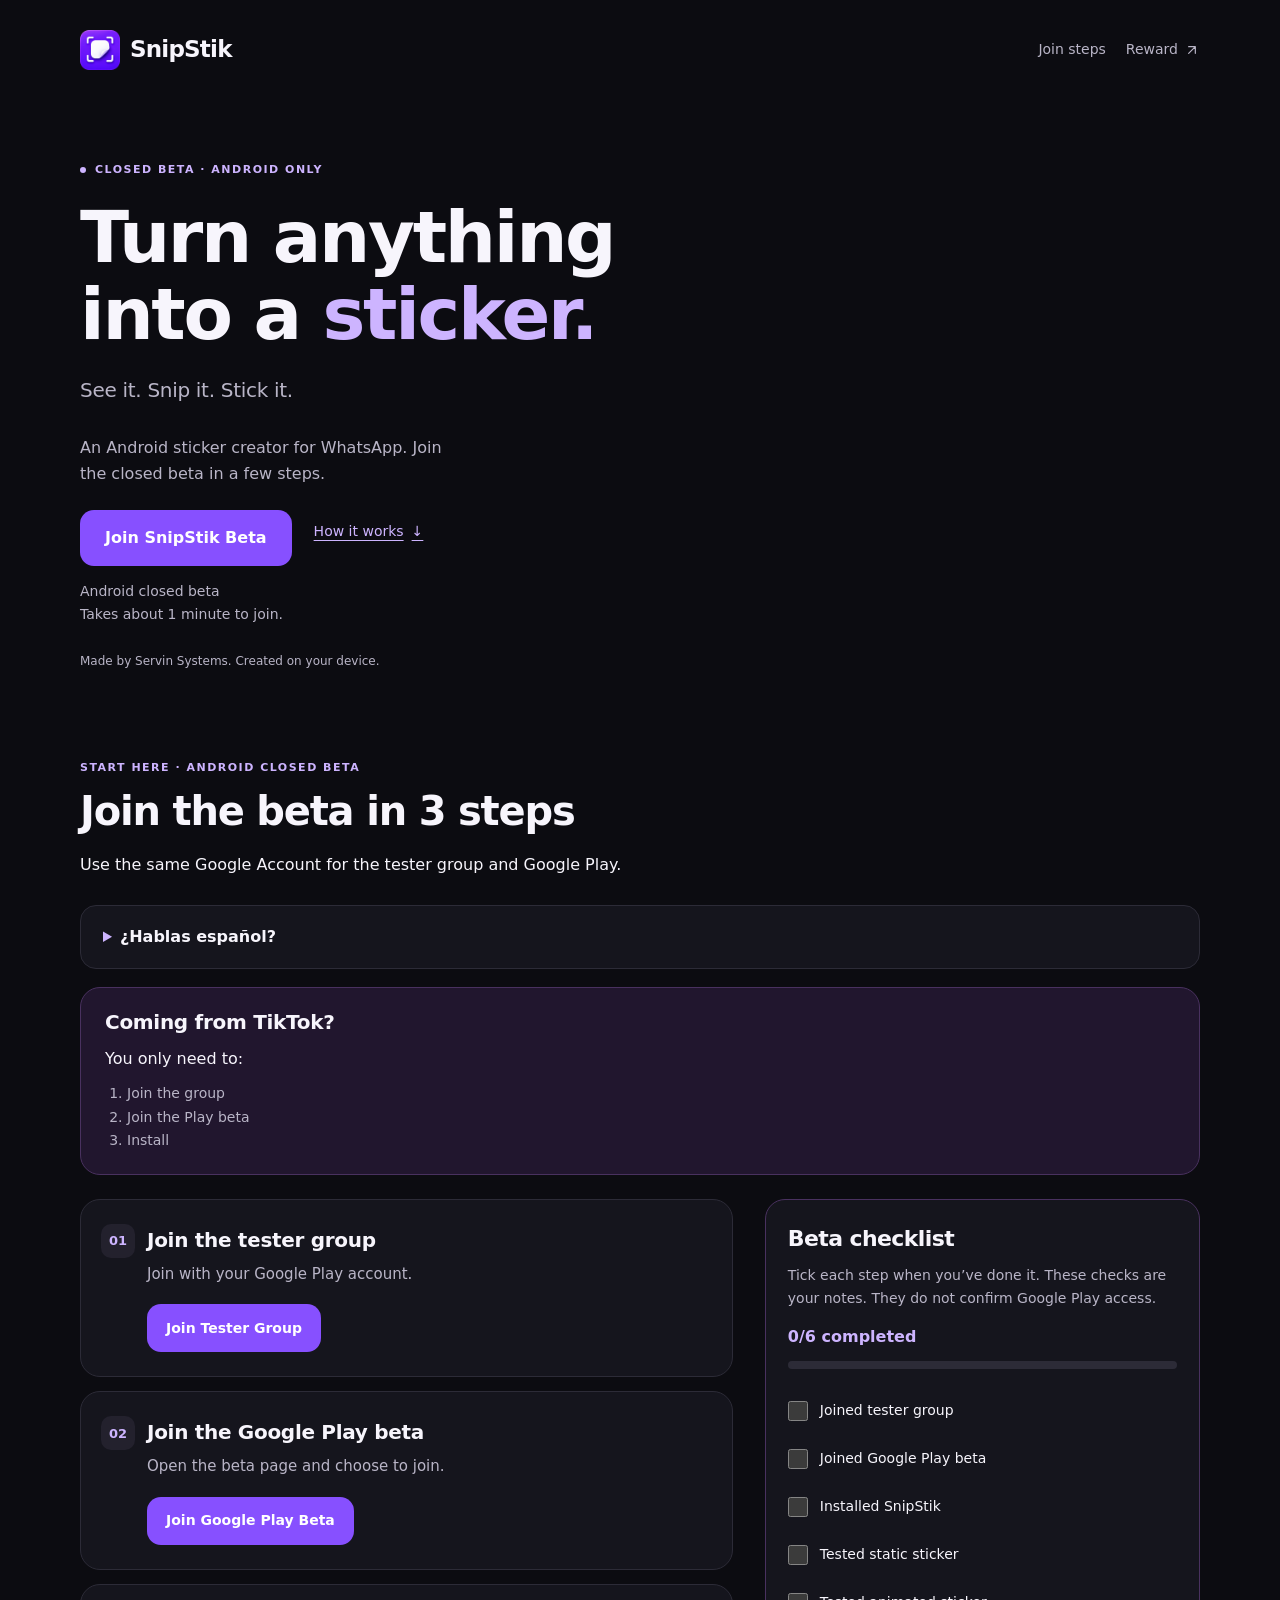
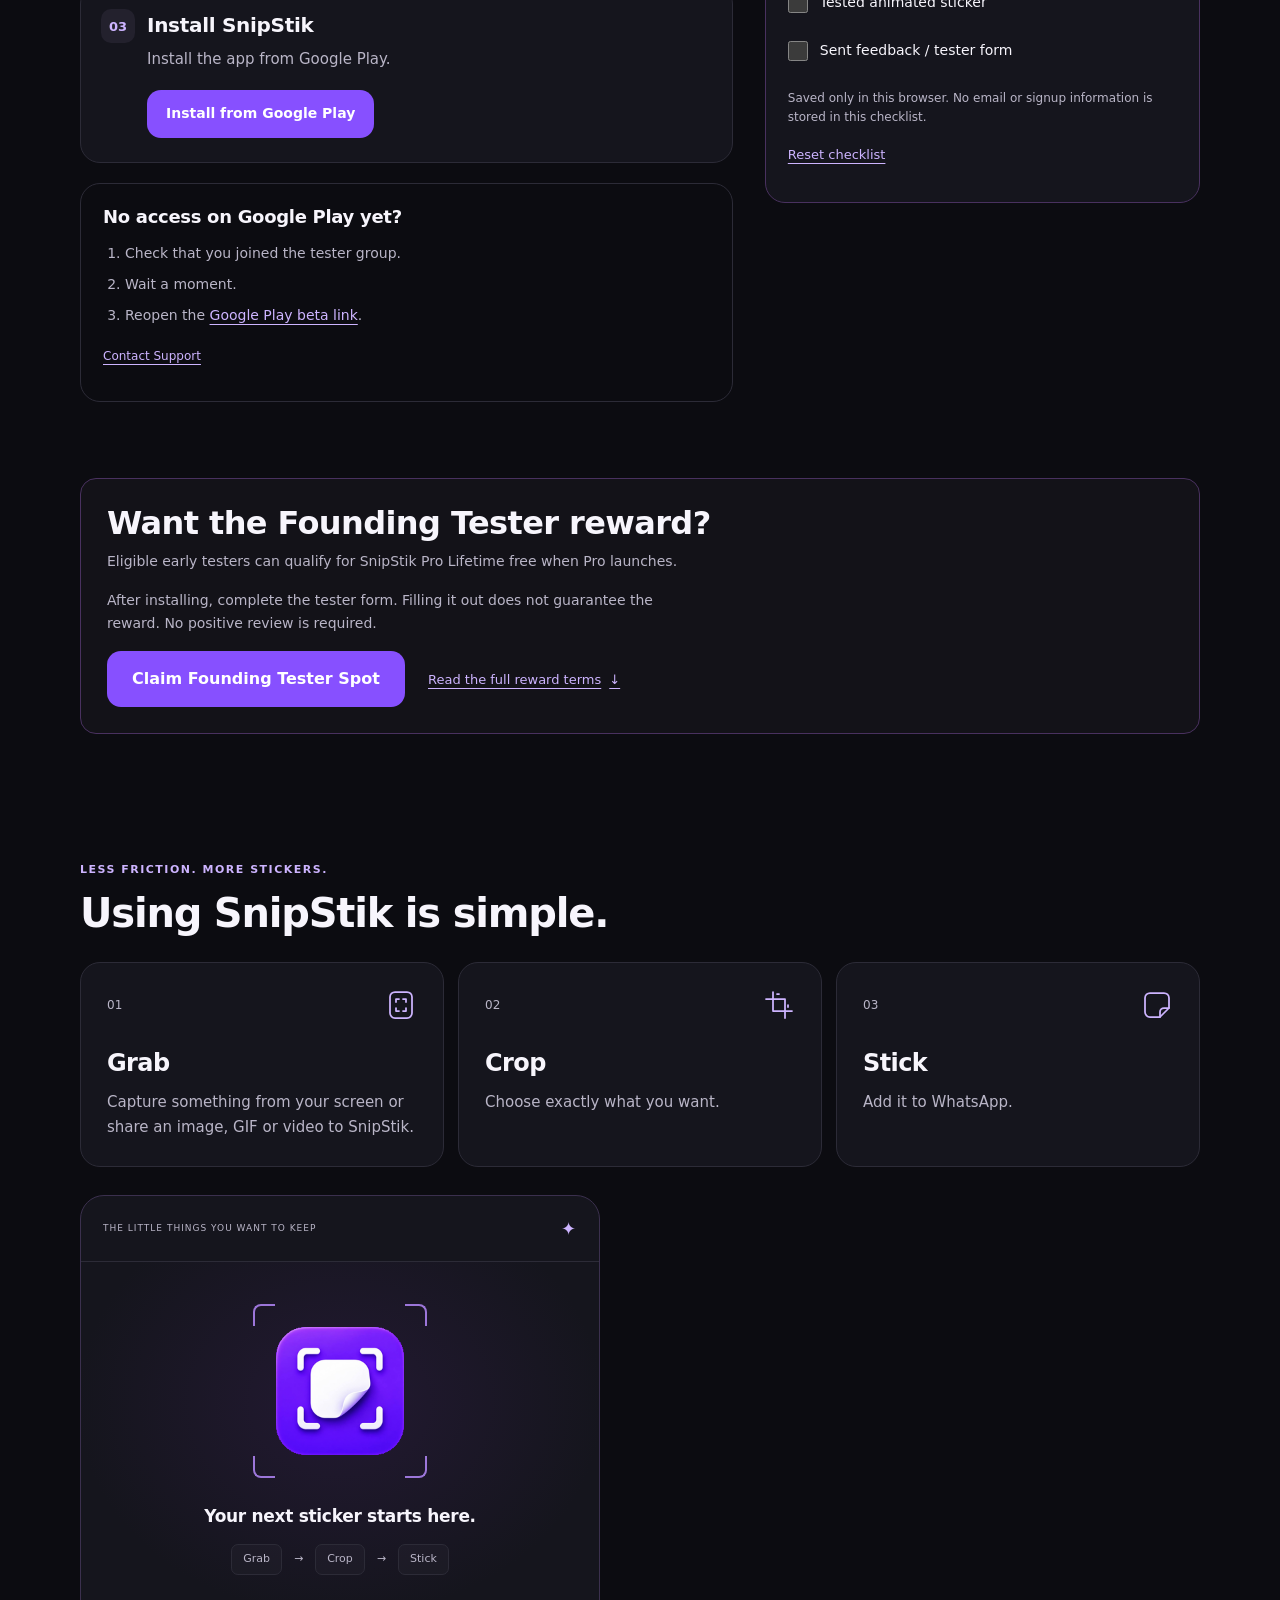
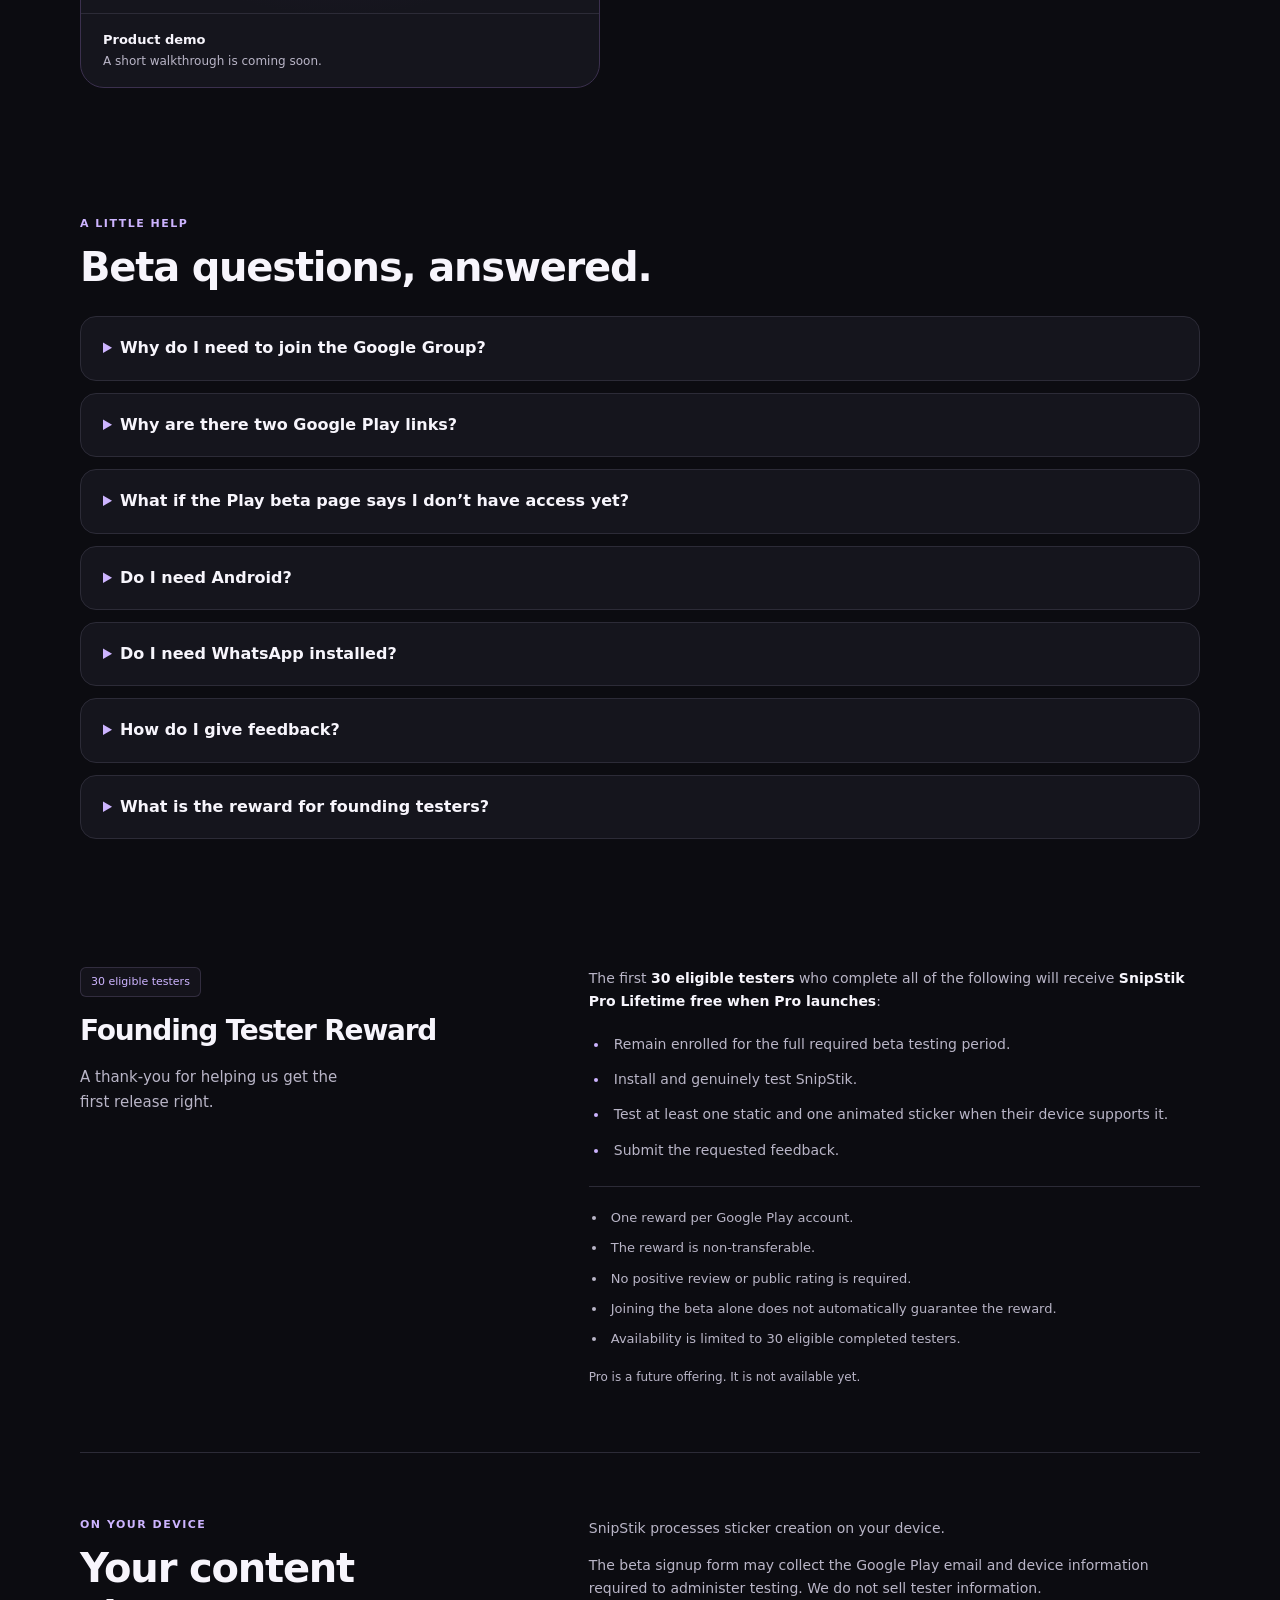
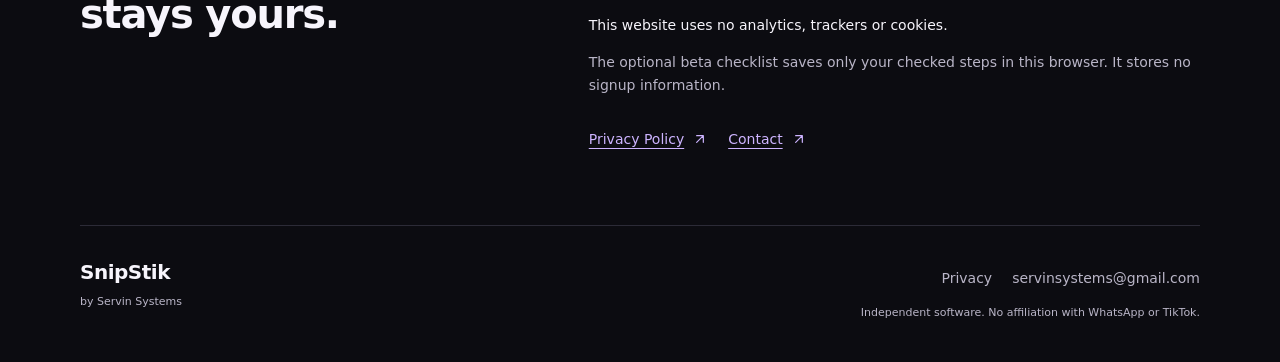
==== commit c5430894: "Prioritize beta installation before tester form" ====
--- a/index.html
+++ b/index.html
@@ -6,7 +6,7 @@
   <meta name="theme-color" content="#0c0c11">
   <meta name="color-scheme" content="dark">
   <title>SnipStik Android Closed Beta — Turn anything into a sticker</title>
-  <meta name="description" content="Create WhatsApp stickers from your screen, photos, GIFs and short videos on Android. Join the SnipStik closed beta: form, tester group, Google Play, install.">
+  <meta name="description" content="Create WhatsApp stickers from your screen, photos, GIFs and short videos on Android. Join the SnipStik closed beta: tester group, Google Play beta, install. Complete the tester form afterwards.">
   <meta property="og:type" content="website">
   <meta property="og:url" content="https://snipstik-web.snipstik.workers.dev/">
   <meta property="og:site_name" content="SnipStik">
@@ -48,100 +48,89 @@
         <p class="tagline">See it. Snip it. Stick it.</p>
         <p class="hero-description">An Android sticker creator for WhatsApp. Join the closed beta in a few steps.</p>
         <div class="hero-actions">
-          <a class="button button-primary" data-beta-link href="https://docs.google.com/forms/d/e/1FAIpQLSfAadJP1xt-i1OqV0ImKfK46w0DegLddaJQHyfiLhs2m8fxMQ/viewform?usp=publish-editor" target="_blank" rel="noopener noreferrer" aria-label="Join the Beta (opens in a new tab)">Join the Beta</a>
-          <a class="small-link" href="#beta">View the steps <span aria-hidden="true">↓</span></a>
-        </div>
-        <p class="hero-helper">Capture it. Crop it. Use it on WhatsApp.</p>
-        <aside class="reward-preview" aria-labelledby="reward-preview-title">
-          <h2 id="reward-preview-title">Founding Tester Reward</h2>
-          <p>Early testers can qualify for SnipStik Pro Lifetime free when Pro launches.</p>
-          <a class="small-link" href="#founding-reward">See full eligibility details <span aria-hidden="true">↓</span></a>
-        </aside>
+          <div class="hero-primary-action">
+            <a class="button button-primary" href="#beta" aria-describedby="beta-time">Join SnipStik Beta</a>
+            <p class="hero-helper" id="beta-time">Android closed beta<br>Takes about 1 minute to join.</p>
+          </div>
+          <a class="small-link" href="#how-it-works">How it works <span aria-hidden="true">↓</span></a>
+        </div>
         <p class="quiet-note">Made by Servin Systems. Created on your device.</p>
       </div>
 
-      <!-- Replace this figure's inner content with the real product video. See README. -->
-      <figure class="demo-panel" aria-labelledby="demo-caption">
-        <div class="demo-topline"><span>THE LITTLE THINGS YOU WANT TO KEEP</span><span aria-hidden="true">✦</span></div>
-        <div class="demo-stage">
-          <div class="capture-frame" aria-hidden="true">
-            <span class="corner corner-tl"></span><span class="corner corner-tr"></span>
-            <span class="corner corner-bl"></span><span class="corner corner-br"></span>
-            <img src="./assets/snipstik-icon.png" width="128" height="128" alt="">
-          </div>
-          <p>Your next sticker starts here.</p>
-          <div class="demo-steps" aria-hidden="true"><span>Grab</span><i>→</i><span>Crop</span><i>→</i><span>Stick</span></div>
-        </div>
-        <figcaption id="demo-caption"><span class="demo-label">Product demo</span><span>A short walkthrough is coming soon.</span></figcaption>
-      </figure>
+
     </section>
 
     <section class="beta-section section container" id="beta" aria-labelledby="beta-title">
       <div class="section-heading">
         <p class="eyebrow">START HERE · ANDROID CLOSED BETA</p>
-        <h2 id="beta-title">How to join</h2>
-        <p class="section-intro">Follow the steps in order. Use the same Google account for the group and both Google Play links.</p>
-      </div>
+        <h2 id="beta-title">Join the beta in 3 steps</h2>
+        <p class="section-intro">Use the same Google Account for the tester group and Google Play.</p>
+      </div>
+      <details class="spanish-help" lang="es">
+        <summary>¿Hablas español?</summary>
+        <div>
+          <p>Cómo entrar a la beta:</p>
+          <ol><li>Únete al grupo de testers.</li><li>Únete a la beta en Google Play.</li><li>Instala SnipStik.</li><li>Después completa el formulario si querés participar por la recompensa de Founding Tester.</li></ol>
+          <p>Usá la misma cuenta de Google en el grupo y Google Play. Si todavía no te deja entrar, confirmá que te uniste al grupo, esperá un momento y volvé a abrir el enlace de la beta.</p>
+        </div>
+      </details>
       <aside class="start-here" aria-labelledby="tiktok-title">
-        <h3 id="tiktok-title">Coming from TikTok? Start here.</h3>
-        <p>Form <span aria-hidden="true">→</span> Group <span aria-hidden="true">→</span> Google Play beta <span aria-hidden="true">→</span> Install the app.</p>
-        <p class="muted-copy">Fill out the form below, then come back to continue. You can join yourself. Google Play may take a moment to show access.</p>
+        <h3 id="tiktok-title">Coming from TikTok?</h3>
+        <p>You only need to:</p>
+        <ol class="tiktok-steps"><li>Join the group</li><li>Join the Play beta</li><li>Install</li></ol>
       </aside>
       <div class="join-layout">
         <div>
           <ol class="join-steps" aria-label="Steps to join the closed beta">
             <li class="join-step">
               <span class="join-number" aria-hidden="true">01</span>
-              <div><h3>Fill out the beta form</h3><p>Tell us about your phone, then come back here.</p><a class="button button-primary" data-beta-link href="https://docs.google.com/forms/d/e/1FAIpQLSfAadJP1xt-i1OqV0ImKfK46w0DegLddaJQHyfiLhs2m8fxMQ/viewform?usp=publish-editor" target="_blank" rel="noopener noreferrer" aria-label="Open Beta Form (opens in a new tab)">Open Beta Form</a></div>
+              <div><h3>Join the tester group</h3><p>Join with your Google Play account.</p><a class="button button-primary" data-group-link href="https://groups.google.com/g/snipstik-beta-testers" target="_blank" rel="noopener noreferrer" aria-label="Join Tester Group (opens in a new tab)">Join Tester Group</a></div>
             </li>
             <li class="join-step">
               <span class="join-number" aria-hidden="true">02</span>
-              <div><h3>Join the tester group</h3><p>Join with your Google Play account.</p><a class="button button-secondary" data-group-link href="https://groups.google.com/g/snipstik-beta-testers" target="_blank" rel="noopener noreferrer" aria-label="Join Google Group (opens in a new tab)">Join Google Group</a></div>
+              <div><h3>Join the Google Play beta</h3><p>Open the beta page and choose to join.</p><a class="button button-primary" data-testing-link href="https://play.google.com/apps/testing/tech.servinsystems.snipstik" target="_blank" rel="noopener noreferrer" aria-label="Join Google Play Beta (opens in a new tab)">Join Google Play Beta</a></div>
             </li>
             <li class="join-step">
               <span class="join-number" aria-hidden="true">03</span>
-              <div><h3>Join the beta on Google Play</h3><p>Open the testing page and join the beta.</p><a class="button button-secondary" data-testing-link href="https://play.google.com/apps/testing/tech.servinsystems.snipstik" target="_blank" rel="noopener noreferrer" aria-label="Join on Google Play (opens in a new tab)">Join on Google Play</a></div>
-            </li>
-            <li class="join-step">
-              <span class="join-number" aria-hidden="true">04</span>
-              <div><h3>Install SnipStik</h3><p>Install SnipStik, or open it if you have it.</p><a class="button button-secondary" data-store-link href="https://play.google.com/store/apps/details?id=tech.servinsystems.snipstik" target="_blank" rel="noopener noreferrer" aria-label="Open Play Store (opens in a new tab)">Open Play Store</a></div>
-            </li>
-            <li class="join-step">
-              <span class="join-number" aria-hidden="true">05</span>
-              <div><h3>Test and send feedback</h3><p>Try the app and send us your feedback.</p><a class="button button-secondary" data-contact-link href="mailto:servinsystems@gmail.com">Give Feedback</a></div>
+              <div><h3>Install SnipStik</h3><p>Install the app from Google Play.</p><a class="button button-primary" data-store-link href="https://play.google.com/store/apps/details?id=tech.servinsystems.snipstik" target="_blank" rel="noopener noreferrer" aria-label="Install from Google Play (opens in a new tab)">Install from Google Play</a></div>
             </li>
           </ol>
           <aside class="access-help" aria-labelledby="access-help-title">
             <h3 id="access-help-title">No access on Google Play yet?</h3>
-            <p>First, join the group with your Google Play account. Wait a moment, then open the <a data-testing-link href="https://play.google.com/apps/testing/tech.servinsystems.snipstik" target="_blank" rel="noopener noreferrer" aria-label="Google Play testing page (opens in a new tab)">Google Play testing page</a> again. Join the beta before opening the store listing.</p>
+            <ol><li>Check that you joined the tester group.</li><li>Wait a moment.</li><li>Reopen the <a data-testing-link href="https://play.google.com/apps/testing/tech.servinsystems.snipstik" target="_blank" rel="noopener noreferrer" aria-label="Google Play beta link (opens in a new tab)">Google Play beta link</a>.</li></ol>
             <a class="small-link" data-contact-link href="mailto:servinsystems@gmail.com">Contact Support</a>
           </aside>
         </div>
         <aside class="checklist-card" id="beta-checklist" hidden aria-labelledby="checklist-title">
           <h3 id="checklist-title">Beta checklist</h3>
           <p class="muted-copy">Tick each step when you’ve done it. These checks are your notes. They do not confirm Google Play access.</p>
-          <p class="checklist-status" id="checklist-progress" role="status" aria-live="polite" aria-atomic="true">0/5 completed</p>
-          <progress id="beta-progress" max="5" value="0" aria-labelledby="checklist-title"></progress>
+          <p class="checklist-status" id="checklist-progress" role="status" aria-live="polite" aria-atomic="true">0/6 completed</p>
+          <progress id="beta-progress" max="6" value="0" aria-labelledby="checklist-title"></progress>
           <fieldset aria-describedby="checklist-storage-note">
             <legend class="visually-hidden">Completed beta steps</legend>
-              <label class="checklist-item"><input type="checkbox" name="beta-step" value="0"><span>I filled out the beta form</span></label>
-              <label class="checklist-item"><input type="checkbox" name="beta-step" value="1"><span>I joined the Google Group</span></label>
-              <label class="checklist-item"><input type="checkbox" name="beta-step" value="2"><span>I opened the Google Play testing page</span></label>
-              <label class="checklist-item"><input type="checkbox" name="beta-step" value="3"><span>I installed SnipStik</span></label>
-              <label class="checklist-item"><input type="checkbox" name="beta-step" value="4"><span>I’m ready to test</span></label>
+              <label class="checklist-item"><input type="checkbox" name="beta-step" value="0"><span>Joined tester group</span></label>
+              <label class="checklist-item"><input type="checkbox" name="beta-step" value="1"><span>Joined Google Play beta</span></label>
+              <label class="checklist-item"><input type="checkbox" name="beta-step" value="2"><span>Installed SnipStik</span></label>
+              <label class="checklist-item"><input type="checkbox" name="beta-step" value="3"><span>Tested static sticker</span></label>
+              <label class="checklist-item"><input type="checkbox" name="beta-step" value="4"><span>Tested animated sticker</span></label>
+              <label class="checklist-item"><input type="checkbox" name="beta-step" value="5"><span>Sent feedback / tester form</span></label>
           </fieldset>
           <p class="signup-status" id="checklist-storage-note">Saved only in this browser. No email or signup information is stored in this checklist.</p>
           <button class="text-button" type="button" id="reset-checklist">Reset checklist</button>
         </aside>
         <noscript><p class="access-help">All beta links work without JavaScript. Enable it if you’d like to use the optional checklist.</p></noscript>
       </div>
-      <details class="spanish-help" lang="es">
-        <summary>Guía rápida en español</summary>
-        <div>
-          <ol><li>Completa el formulario.</li><li>Únete al grupo con la misma cuenta de Google que usas en Google Play.</li><li>Abre el enlace de Google Play beta y acepta participar.</li><li>Instala SnipStik desde la ficha de Play Store.</li><li>Prueba la app y envía tus comentarios.</li></ol>
-          <p>Si todavía no te deja entrar, comprueba que te uniste al grupo, espera un momento y vuelve a abrir el enlace de Google Play beta. Completar el formulario no te agrega automáticamente.</p>
-        </div>
-      </details>
+
+    </section>
+
+    <section class="section container reward-form-section" id="tester-form" aria-labelledby="tester-form-title">
+      <div class="reward-preview">
+        <h2 id="tester-form-title">Want the Founding Tester reward?</h2>
+        <p>Eligible early testers can qualify for SnipStik Pro Lifetime free when Pro launches.</p>
+        <p id="tester-form-note">After installing, complete the tester form. Filling it out does not guarantee the reward. No positive review is required.</p>
+        <a class="button button-primary" data-beta-link href="https://docs.google.com/forms/d/e/1FAIpQLSfAadJP1xt-i1OqV0ImKfK46w0DegLddaJQHyfiLhs2m8fxMQ/viewform?usp=publish-editor" target="_blank" rel="noopener noreferrer" aria-label="Claim Founding Tester Spot (opens in a new tab)" aria-describedby="tester-form-note">Claim Founding Tester Spot</a>
+        <a class="small-link" href="#founding-reward">Read the full reward terms <span aria-hidden="true">↓</span></a>
+      </div>
     </section>
 
     <section class="how-section section container" id="how-it-works" aria-labelledby="how-title">
@@ -163,18 +152,34 @@
           <p>Add it to WhatsApp.</p>
         </article>
       </div>
+      <div class="product-demo">
+      <!-- Replace this figure's inner content with the real product video. See README. -->
+      <figure class="demo-panel" aria-labelledby="demo-caption">
+        <div class="demo-topline"><span>THE LITTLE THINGS YOU WANT TO KEEP</span><span aria-hidden="true">✦</span></div>
+        <div class="demo-stage">
+          <div class="capture-frame" aria-hidden="true">
+            <span class="corner corner-tl"></span><span class="corner corner-tr"></span>
+            <span class="corner corner-bl"></span><span class="corner corner-br"></span>
+            <img src="./assets/snipstik-icon.png" width="128" height="128" alt="">
+          </div>
+          <p>Your next sticker starts here.</p>
+          <div class="demo-steps" aria-hidden="true"><span>Grab</span><i>→</i><span>Crop</span><i>→</i><span>Stick</span></div>
+        </div>
+        <figcaption id="demo-caption"><span class="demo-label">Product demo</span><span>A short walkthrough is coming soon.</span></figcaption>
+      </figure>
+      </div>
     </section>
 
     <section class="faq-section section container" id="faq" aria-labelledby="faq-title">
       <div class="section-heading"><p class="eyebrow">A LITTLE HELP</p><h2 id="faq-title">Beta questions, answered.</h2></div>
       <div class="faq-list">
-        <details><summary>Why do I need to join the Google Group?</summary><div><p>Google Play uses the group to give testers access to this beta. Join with your Google Play account, then join the beta on the testing page. Filling out the form does not add you to the group.</p></div></details>
+        <details><summary>Why do I need to join the Google Group?</summary><div><p>Google Play uses the group to give testers access to this beta. Join with your Google Play account, then join the beta on the testing page. You can complete the tester form after installing.</p></div></details>
         <details><summary>Why are there two Google Play links?</summary><div><p>The testing page lets you join the beta. The Play Store page lets you install or open the app after joining. Open the testing page first.</p></div></details>
         <details><summary>What if the Play beta page says I don’t have access yet?</summary><div><p>Check that you joined the Google Group and that Google Play is using the same account. Google Play may need a moment to see that you joined. Wait a moment, open the testing page again and try once more. If you’re still stuck, <a data-contact-link href="mailto:servinsystems@gmail.com">contact support</a>.</p></div></details>
         <details><summary>Do I need Android?</summary><div><p>Yes. This beta is only for Android. Install SnipStik on your Android phone through Google Play.</p></div></details>
         <details><summary>Do I need WhatsApp installed?</summary><div><p>You can make stickers without it. To use them in WhatsApp, install WhatsApp or WhatsApp Business.</p></div></details>
-        <details><summary>How do I give feedback?</summary><div><p>Follow the beta instructions, or email <a data-contact-link href="mailto:servinsystems@gmail.com">servinsystems@gmail.com</a>. Tell us what you tried, your device model and what worked or went wrong. No positive review or public rating is required.</p></div></details>
-        <details><summary>What is the reward for founding testers?</summary><div><p>The first 30 eligible testers who complete all requirements will receive SnipStik Pro Lifetime free when Pro launches. Joining alone does not guarantee the reward. <a href="#founding-reward">Read the full eligibility details</a>.</p></div></details>
+        <details><summary>How do I give feedback?</summary><div><p>After installing and testing, complete the tester form or follow the beta instructions. You can also email <a data-contact-link href="mailto:servinsystems@gmail.com">servinsystems@gmail.com</a>. Tell us what you tried, your device model and what worked or went wrong. No positive review or public rating is required.</p></div></details>
+        <details><summary>What is the reward for founding testers?</summary><div><p>The first 30 eligible testers who complete all requirements will receive SnipStik Pro Lifetime free when Pro launches. Joining or filling out the form alone does not guarantee the reward. <a href="#founding-reward">Read the full eligibility details</a>.</p></div></details>
       </div>
     </section>
 
--- a/styles.css
+++ b/styles.css
@@ -210,3 +210,23 @@
 .footer-right { min-width: 0; max-width: min(40ch, 100%); }
 .site-footer nav { flex-wrap: wrap; }
 .site-footer nav a { min-width: 0; overflow-wrap: anywhere; }
+
+/* Put access before the optional demo and reward form. */
+.hero { grid-template-columns: minmax(0, 1fr); padding-bottom: 24px; }
+.hero-copy { max-width: 650px; }
+.hero-actions { align-items: flex-start; }
+.hero-primary-action { min-width: 0; }
+#beta .section-intro { color: var(--text); }
+#beta .spanish-help { margin: 0 0 18px; }
+.tiktok-steps { margin: 0; padding-left: 22px; color: var(--muted); font-size: 14px; }
+.access-help ol { padding-left: 22px; margin-bottom: 0; color: var(--muted); font-size: 14px; }
+.access-help li { margin-bottom: 8px; }
+.reward-form-section { padding-top: 12px; }
+.reward-form-section .reward-preview { margin-top: 0; padding: 26px; }
+.reward-form-section h2 { font-size: clamp(24px, 4vw, 32px); letter-spacing: -.6px; }
+.reward-form-section p { max-width: 65ch; margin-bottom: 16px; }
+.reward-form-section .button { margin-right: 18px; }
+.product-demo { max-width: 520px; margin-top: 28px; }
+@media (max-width: 380px) {
+  .hero-primary-action { width: 100%; }
+}
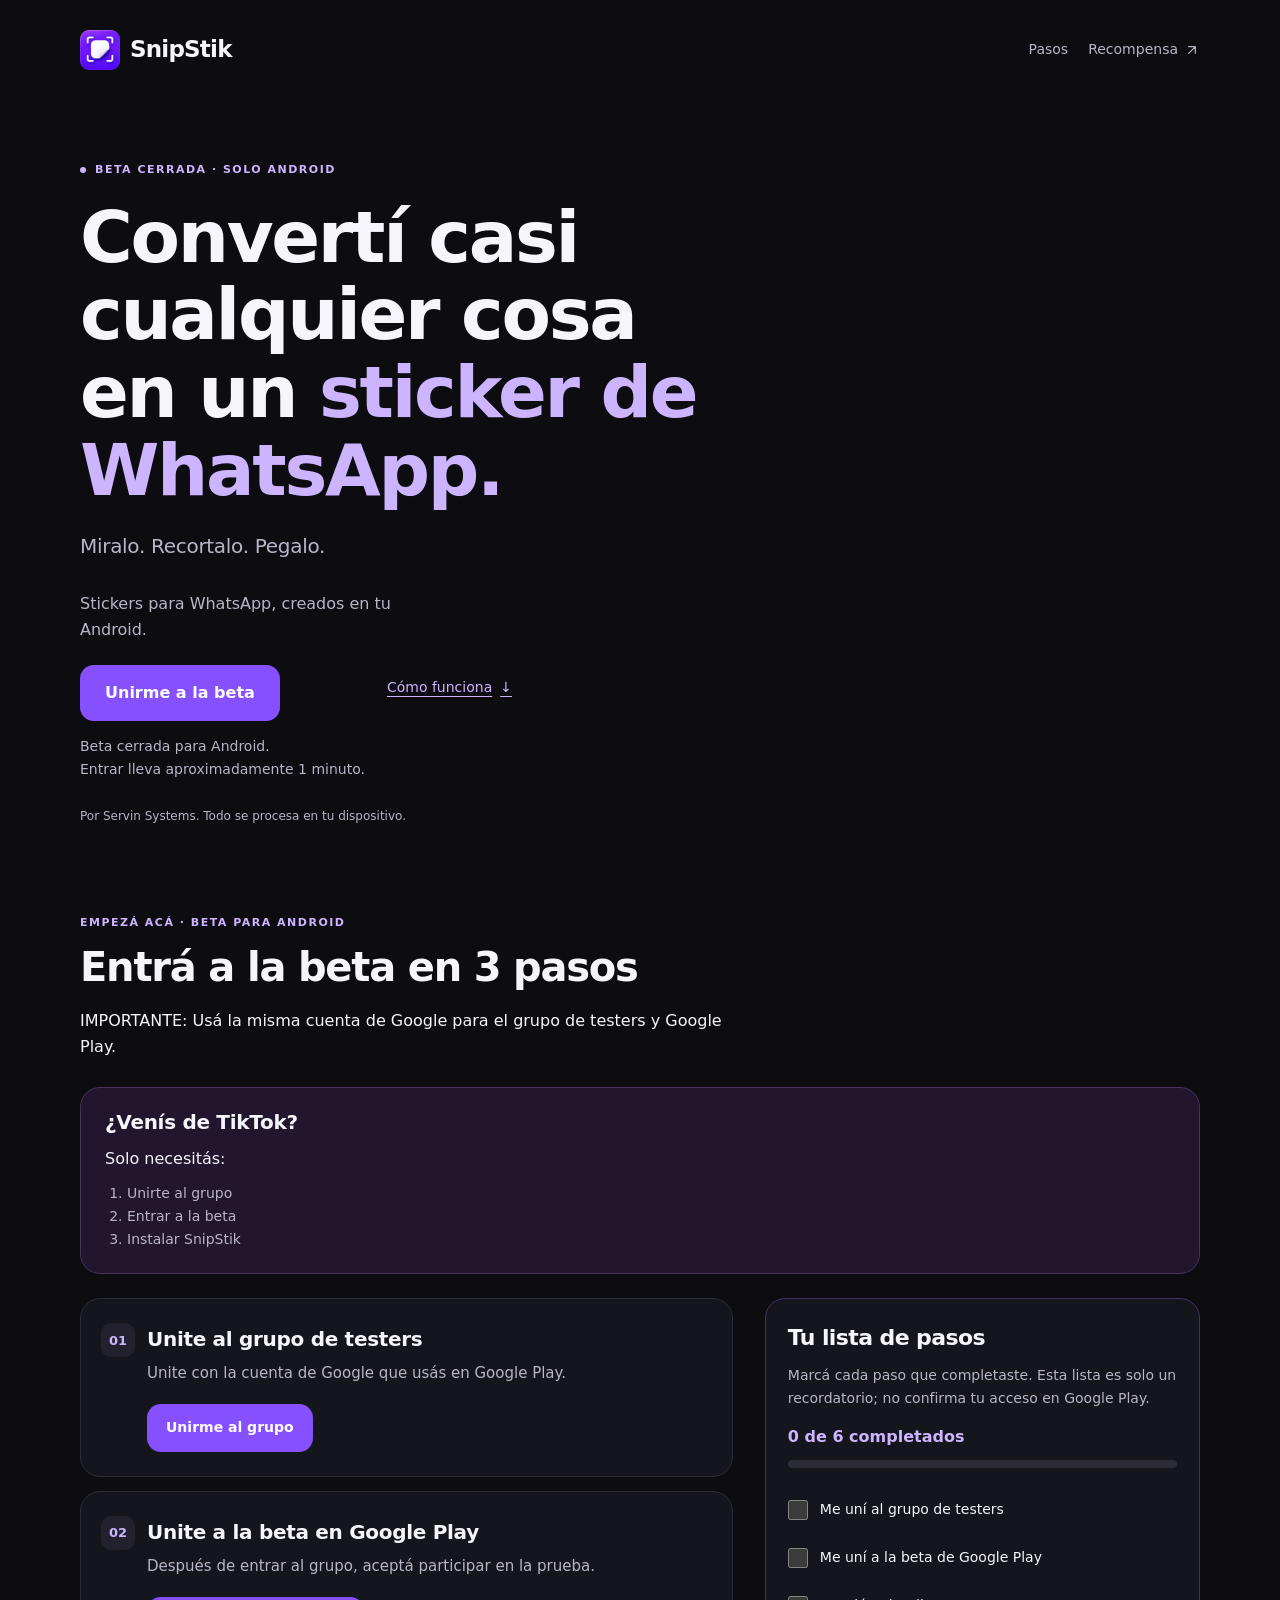
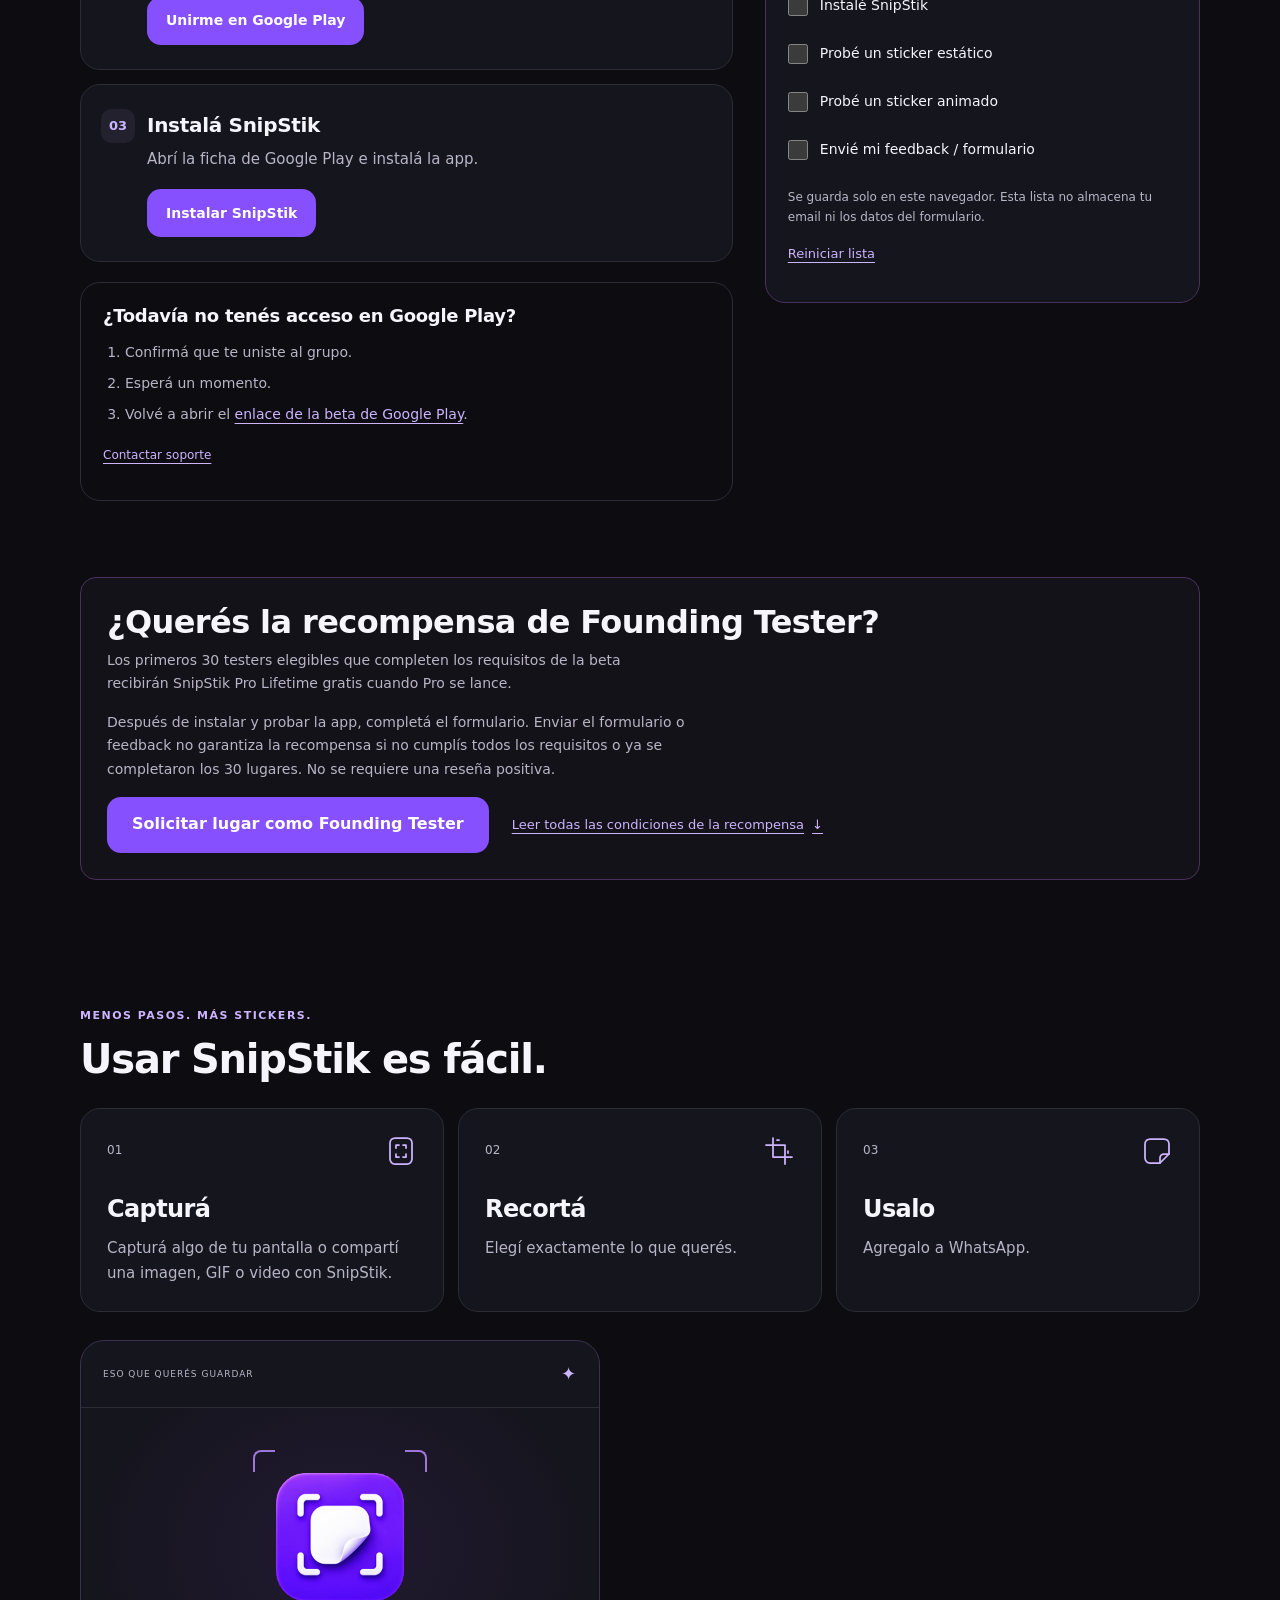
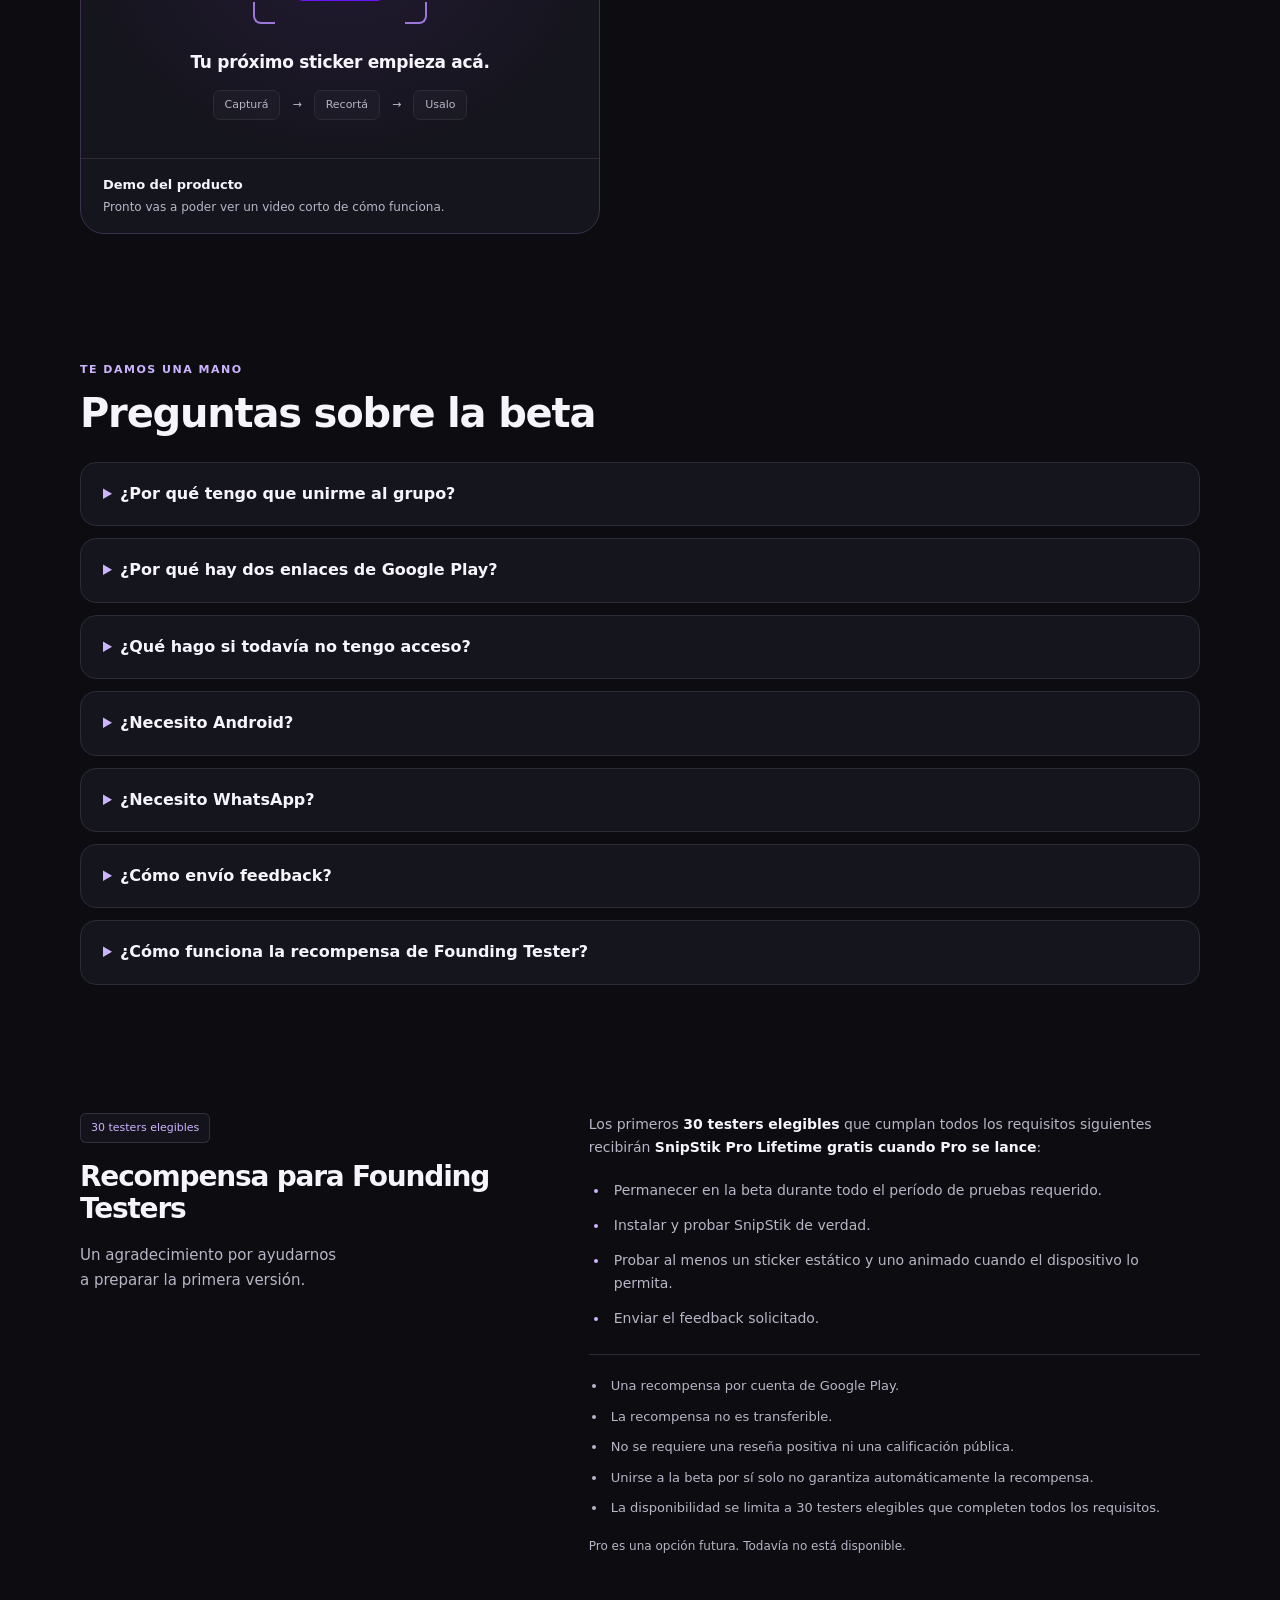
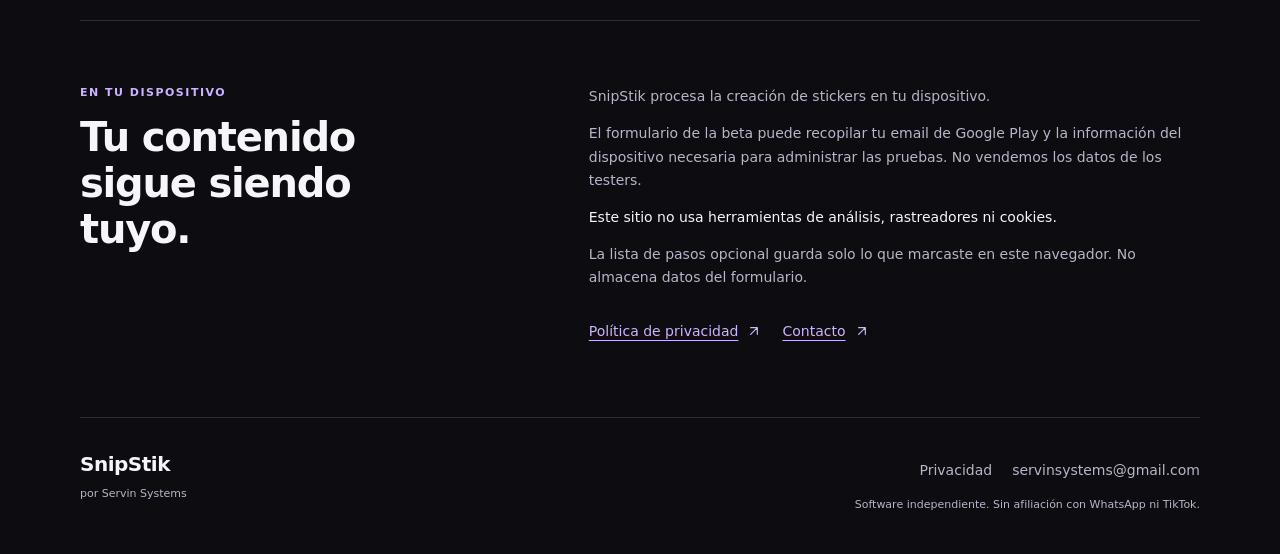
==== commit 0767233d: "Localize SnipStik landing and privacy to Spanish" ====
--- a/index.html
+++ b/index.html
@@ -1,26 +1,26 @@
 <!doctype html>
-<html lang="en">
+<html lang="es">
 <head>
   <meta charset="utf-8">
   <meta name="viewport" content="width=device-width, initial-scale=1">
   <meta name="theme-color" content="#0c0c11">
   <meta name="color-scheme" content="dark">
-  <title>SnipStik Android Closed Beta — Turn anything into a sticker</title>
-  <meta name="description" content="Create WhatsApp stickers from your screen, photos, GIFs and short videos on Android. Join the SnipStik closed beta: tester group, Google Play beta, install. Complete the tester form afterwards.">
+  <title>SnipStik — Creá stickers de WhatsApp · Beta para Android</title>
+  <meta name="description" content="Creá stickers de WhatsApp desde tu pantalla, fotos, GIFs y videos en Android. Unite al grupo, entrá a la beta e instalá SnipStik. Después, probá la app y enviá tu feedback.">
   <meta property="og:type" content="website">
   <meta property="og:url" content="https://snipstik-web.snipstik.workers.dev/">
   <meta property="og:site_name" content="SnipStik">
-  <meta property="og:title" content="SnipStik — Join the Android closed beta">
-  <meta property="og:description" content="Turn anything into a WhatsApp sticker. Join the Android closed beta in a few steps. Processing stays on your device.">
+  <meta property="og:title" content="SnipStik — Unite a la beta cerrada para Android">
+  <meta property="og:description" content="Convertí casi cualquier cosa en un sticker de WhatsApp. Entrá a la beta para Android en pocos pasos. Todo se procesa en tu dispositivo.">
   <meta property="og:image" content="https://snipstik-web.snipstik.workers.dev/assets/snipstik-social.jpg">
   <meta property="og:image:width" content="1280">
   <meta property="og:image:height" content="1280">
-  <meta property="og:image:alt" content="SnipStik's white peeled sticker and capture brackets on a vivid violet background">
+  <meta property="og:image:alt" content="Sticker blanco de SnipStik con una esquina doblada y marcas de captura sobre un fondo violeta intenso">
   <meta name="twitter:card" content="summary">
-  <meta name="twitter:title" content="SnipStik — Join the Android closed beta">
-  <meta name="twitter:description" content="Turn anything into a WhatsApp sticker. Join the SnipStik Android closed beta in a few steps.">
+  <meta name="twitter:title" content="SnipStik — Unite a la beta cerrada para Android">
+  <meta name="twitter:description" content="Convertí casi cualquier cosa en un sticker de WhatsApp. Unite a la beta de SnipStik para Android en pocos pasos.">
   <meta name="twitter:image" content="https://snipstik-web.snipstik.workers.dev/assets/snipstik-social.jpg">
-  <meta name="twitter:image:alt" content="The approved violet and white SnipStik icon">
+  <meta name="twitter:image:alt" content="Ícono violeta y blanco de SnipStik">
   <link rel="canonical" href="https://snipstik-web.snipstik.workers.dev/">
   <link rel="icon" type="image/png" sizes="32x32" href="./assets/favicon.png">
   <link rel="apple-touch-icon" sizes="180x180" href="./assets/apple-touch-icon.png">
@@ -28,33 +28,33 @@
   <script src="./script.js" defer></script>
 </head>
 <body>
-  <a class="skip-link" href="#main">Skip to content</a>
+  <a class="skip-link" href="#main">Ir al contenido</a>
   <header class="site-header container">
-    <a class="brand" href="#" aria-label="SnipStik home">
+    <a class="brand" href="#" aria-label="Inicio de SnipStik">
       <img src="./assets/snipstik-icon.png" width="40" height="40" alt="" fetchpriority="high">
       <span>SnipStik</span>
     </a>
-    <nav aria-label="Main navigation">
-      <a href="#beta">Join steps</a>
-      <a href="#founding-reward">Reward <svg class="link-arrow" viewBox="0 0 24 24" fill="none" aria-hidden="true" focusable="false"><path d="M7 17 17 7M7 7h10v10"/></svg></a>
+    <nav aria-label="Navegación principal">
+      <a href="#beta">Pasos</a>
+      <a href="#founding-reward">Recompensa <svg class="link-arrow" viewBox="0 0 24 24" fill="none" aria-hidden="true" focusable="false"><path d="M7 17 17 7M7 7h10v10"/></svg></a>
     </nav>
   </header>
 
   <main id="main">
     <section class="hero container" aria-labelledby="hero-title">
       <div class="hero-copy">
-        <p class="eyebrow"><span class="status-dot" aria-hidden="true"></span> CLOSED BETA · ANDROID ONLY</p>
-        <h1 id="hero-title">Turn anything <br>into a <span>sticker.</span></h1>
-        <p class="tagline">See it. Snip it. Stick it.</p>
-        <p class="hero-description">An Android sticker creator for WhatsApp. Join the closed beta in a few steps.</p>
+        <p class="eyebrow"><span class="status-dot" aria-hidden="true"></span> BETA CERRADA · SOLO ANDROID</p>
+        <h1 id="hero-title">Convertí casi cualquier cosa en un <span>sticker de WhatsApp.</span></h1>
+        <p class="tagline">Miralo. Recortalo. Pegalo.</p>
+        <p class="hero-description">Stickers para WhatsApp, creados en tu Android.</p>
         <div class="hero-actions">
           <div class="hero-primary-action">
-            <a class="button button-primary" href="#beta" aria-describedby="beta-time">Join SnipStik Beta</a>
-            <p class="hero-helper" id="beta-time">Android closed beta<br>Takes about 1 minute to join.</p>
+            <a class="button button-primary" href="#beta" aria-describedby="beta-time">Unirme a la beta</a>
+            <p class="hero-helper" id="beta-time">Beta cerrada para Android.<br>Entrar lleva aproximadamente 1 minuto.</p>
           </div>
-          <a class="small-link" href="#how-it-works">How it works <span aria-hidden="true">↓</span></a>
+          <a class="small-link" href="#how-it-works">Cómo funciona <span aria-hidden="true">↓</span></a>
         </div>
-        <p class="quiet-note">Made by Servin Systems. Created on your device.</p>
+        <p class="quiet-note">Por Servin Systems. Todo se procesa en tu dispositivo.</p>
       </div>
 
 
@@ -62,163 +62,156 @@
 
     <section class="beta-section section container" id="beta" aria-labelledby="beta-title">
       <div class="section-heading">
-        <p class="eyebrow">START HERE · ANDROID CLOSED BETA</p>
-        <h2 id="beta-title">Join the beta in 3 steps</h2>
-        <p class="section-intro">Use the same Google Account for the tester group and Google Play.</p>
-      </div>
-      <details class="spanish-help" lang="es">
-        <summary>¿Hablas español?</summary>
-        <div>
-          <p>Cómo entrar a la beta:</p>
-          <ol><li>Únete al grupo de testers.</li><li>Únete a la beta en Google Play.</li><li>Instala SnipStik.</li><li>Después completa el formulario si querés participar por la recompensa de Founding Tester.</li></ol>
-          <p>Usá la misma cuenta de Google en el grupo y Google Play. Si todavía no te deja entrar, confirmá que te uniste al grupo, esperá un momento y volvé a abrir el enlace de la beta.</p>
-        </div>
-      </details>
+        <p class="eyebrow">EMPEZÁ ACÁ · BETA PARA ANDROID</p>
+        <h2 id="beta-title">Entrá a la beta en 3 pasos</h2>
+        <p class="section-intro">IMPORTANTE: Usá la misma cuenta de Google para el grupo de testers y Google Play.</p>
+      </div>
+
       <aside class="start-here" aria-labelledby="tiktok-title">
-        <h3 id="tiktok-title">Coming from TikTok?</h3>
-        <p>You only need to:</p>
-        <ol class="tiktok-steps"><li>Join the group</li><li>Join the Play beta</li><li>Install</li></ol>
+        <h3 id="tiktok-title">¿Venís de TikTok?</h3>
+        <p>Solo necesitás:</p>
+        <ol class="tiktok-steps"><li>Unirte al grupo</li><li>Entrar a la beta</li><li>Instalar SnipStik</li></ol>
       </aside>
       <div class="join-layout">
         <div>
-          <ol class="join-steps" aria-label="Steps to join the closed beta">
+          <ol class="join-steps" aria-label="Pasos para entrar a la beta cerrada">
             <li class="join-step">
               <span class="join-number" aria-hidden="true">01</span>
-              <div><h3>Join the tester group</h3><p>Join with your Google Play account.</p><a class="button button-primary" data-group-link href="https://groups.google.com/g/snipstik-beta-testers" target="_blank" rel="noopener noreferrer" aria-label="Join Tester Group (opens in a new tab)">Join Tester Group</a></div>
+              <div><h3>Unite al grupo de testers</h3><p>Unite con la cuenta de Google que usás en Google Play.</p><a class="button button-primary" data-group-link href="https://groups.google.com/g/snipstik-beta-testers" target="_blank" rel="noopener noreferrer" aria-label="Unirme al grupo (se abre en una pestaña nueva)">Unirme al grupo</a></div>
             </li>
             <li class="join-step">
               <span class="join-number" aria-hidden="true">02</span>
-              <div><h3>Join the Google Play beta</h3><p>Open the beta page and choose to join.</p><a class="button button-primary" data-testing-link href="https://play.google.com/apps/testing/tech.servinsystems.snipstik" target="_blank" rel="noopener noreferrer" aria-label="Join Google Play Beta (opens in a new tab)">Join Google Play Beta</a></div>
+              <div><h3>Unite a la beta en Google Play</h3><p>Después de entrar al grupo, aceptá participar en la prueba.</p><a class="button button-primary" data-testing-link href="https://play.google.com/apps/testing/tech.servinsystems.snipstik" target="_blank" rel="noopener noreferrer" aria-label="Unirme en Google Play (se abre en una pestaña nueva)">Unirme en Google Play</a></div>
             </li>
             <li class="join-step">
               <span class="join-number" aria-hidden="true">03</span>
-              <div><h3>Install SnipStik</h3><p>Install the app from Google Play.</p><a class="button button-primary" data-store-link href="https://play.google.com/store/apps/details?id=tech.servinsystems.snipstik" target="_blank" rel="noopener noreferrer" aria-label="Install from Google Play (opens in a new tab)">Install from Google Play</a></div>
+              <div><h3>Instalá SnipStik</h3><p>Abrí la ficha de Google Play e instalá la app.</p><a class="button button-primary" data-store-link href="https://play.google.com/store/apps/details?id=tech.servinsystems.snipstik" target="_blank" rel="noopener noreferrer" aria-label="Instalar SnipStik (se abre en una pestaña nueva)">Instalar SnipStik</a></div>
             </li>
           </ol>
           <aside class="access-help" aria-labelledby="access-help-title">
-            <h3 id="access-help-title">No access on Google Play yet?</h3>
-            <ol><li>Check that you joined the tester group.</li><li>Wait a moment.</li><li>Reopen the <a data-testing-link href="https://play.google.com/apps/testing/tech.servinsystems.snipstik" target="_blank" rel="noopener noreferrer" aria-label="Google Play beta link (opens in a new tab)">Google Play beta link</a>.</li></ol>
-            <a class="small-link" data-contact-link href="mailto:servinsystems@gmail.com">Contact Support</a>
+            <h3 id="access-help-title">¿Todavía no tenés acceso en Google Play?</h3>
+            <ol><li>Confirmá que te uniste al grupo.</li><li>Esperá un momento.</li><li>Volvé a abrir el <a data-testing-link href="https://play.google.com/apps/testing/tech.servinsystems.snipstik" target="_blank" rel="noopener noreferrer" aria-label="enlace de la beta de Google Play (se abre en una pestaña nueva)">enlace de la beta de Google Play</a>.</li></ol>
+            <a class="small-link" data-contact-link href="mailto:servinsystems@gmail.com">Contactar soporte</a>
           </aside>
         </div>
         <aside class="checklist-card" id="beta-checklist" hidden aria-labelledby="checklist-title">
-          <h3 id="checklist-title">Beta checklist</h3>
-          <p class="muted-copy">Tick each step when you’ve done it. These checks are your notes. They do not confirm Google Play access.</p>
-          <p class="checklist-status" id="checklist-progress" role="status" aria-live="polite" aria-atomic="true">0/6 completed</p>
+          <h3 id="checklist-title">Tu lista de pasos</h3>
+          <p class="muted-copy">Marcá cada paso que completaste. Esta lista es solo un recordatorio; no confirma tu acceso en Google Play.</p>
+          <p class="checklist-status" id="checklist-progress" role="status" aria-live="polite" aria-atomic="true">0 de 6 completados</p>
           <progress id="beta-progress" max="6" value="0" aria-labelledby="checklist-title"></progress>
           <fieldset aria-describedby="checklist-storage-note">
-            <legend class="visually-hidden">Completed beta steps</legend>
-              <label class="checklist-item"><input type="checkbox" name="beta-step" value="0"><span>Joined tester group</span></label>
-              <label class="checklist-item"><input type="checkbox" name="beta-step" value="1"><span>Joined Google Play beta</span></label>
-              <label class="checklist-item"><input type="checkbox" name="beta-step" value="2"><span>Installed SnipStik</span></label>
-              <label class="checklist-item"><input type="checkbox" name="beta-step" value="3"><span>Tested static sticker</span></label>
-              <label class="checklist-item"><input type="checkbox" name="beta-step" value="4"><span>Tested animated sticker</span></label>
-              <label class="checklist-item"><input type="checkbox" name="beta-step" value="5"><span>Sent feedback / tester form</span></label>
+            <legend class="visually-hidden">Pasos de la beta completados</legend>
+              <label class="checklist-item"><input type="checkbox" name="beta-step" value="0"><span>Me uní al grupo de testers</span></label>
+              <label class="checklist-item"><input type="checkbox" name="beta-step" value="1"><span>Me uní a la beta de Google Play</span></label>
+              <label class="checklist-item"><input type="checkbox" name="beta-step" value="2"><span>Instalé SnipStik</span></label>
+              <label class="checklist-item"><input type="checkbox" name="beta-step" value="3"><span>Probé un sticker estático</span></label>
+              <label class="checklist-item"><input type="checkbox" name="beta-step" value="4"><span>Probé un sticker animado</span></label>
+              <label class="checklist-item"><input type="checkbox" name="beta-step" value="5"><span>Envié mi feedback / formulario</span></label>
           </fieldset>
-          <p class="signup-status" id="checklist-storage-note">Saved only in this browser. No email or signup information is stored in this checklist.</p>
-          <button class="text-button" type="button" id="reset-checklist">Reset checklist</button>
+          <p class="signup-status" id="checklist-storage-note">Se guarda solo en este navegador. Esta lista no almacena tu email ni los datos del formulario.</p>
+          <button class="text-button" type="button" id="reset-checklist">Reiniciar lista</button>
         </aside>
-        <noscript><p class="access-help">All beta links work without JavaScript. Enable it if you’d like to use the optional checklist.</p></noscript>
+        <noscript><p class="access-help">Los enlaces de la beta funcionan sin JavaScript. Activá JavaScript si querés usar esta lista opcional.</p></noscript>
       </div>
 
     </section>
 
     <section class="section container reward-form-section" id="tester-form" aria-labelledby="tester-form-title">
       <div class="reward-preview">
-        <h2 id="tester-form-title">Want the Founding Tester reward?</h2>
-        <p>Eligible early testers can qualify for SnipStik Pro Lifetime free when Pro launches.</p>
-        <p id="tester-form-note">After installing, complete the tester form. Filling it out does not guarantee the reward. No positive review is required.</p>
-        <a class="button button-primary" data-beta-link href="https://docs.google.com/forms/d/e/1FAIpQLSfAadJP1xt-i1OqV0ImKfK46w0DegLddaJQHyfiLhs2m8fxMQ/viewform?usp=publish-editor" target="_blank" rel="noopener noreferrer" aria-label="Claim Founding Tester Spot (opens in a new tab)" aria-describedby="tester-form-note">Claim Founding Tester Spot</a>
-        <a class="small-link" href="#founding-reward">Read the full reward terms <span aria-hidden="true">↓</span></a>
+        <h2 id="tester-form-title">¿Querés la recompensa de Founding Tester?</h2>
+        <p>Los primeros 30 testers elegibles que completen los requisitos de la beta recibirán SnipStik Pro Lifetime gratis cuando Pro se lance.</p>
+        <p id="tester-form-note">Después de instalar y probar la app, completá el formulario. Enviar el formulario o feedback no garantiza la recompensa si no cumplís todos los requisitos o ya se completaron los 30 lugares. No se requiere una reseña positiva.</p>
+        <a class="button button-primary" data-beta-link href="https://docs.google.com/forms/d/e/1FAIpQLSfAadJP1xt-i1OqV0ImKfK46w0DegLddaJQHyfiLhs2m8fxMQ/viewform?usp=publish-editor" target="_blank" rel="noopener noreferrer" aria-label="Solicitar lugar como Founding Tester (se abre en una pestaña nueva)" aria-describedby="tester-form-note">Solicitar lugar como Founding Tester</a>
+        <a class="small-link" href="#founding-reward">Leer todas las condiciones de la recompensa <span aria-hidden="true">↓</span></a>
       </div>
     </section>
 
     <section class="how-section section container" id="how-it-works" aria-labelledby="how-title">
-      <div class="section-heading"><p class="eyebrow">LESS FRICTION. MORE STICKERS.</p><h2 id="how-title">Using SnipStik is simple.</h2></div>
+      <div class="section-heading"><p class="eyebrow">MENOS PASOS. MÁS STICKERS.</p><h2 id="how-title">Usar SnipStik es fácil.</h2></div>
       <div class="steps-grid">
         <article class="step-card">
           <div class="step-top"><span class="step-number">01</span><svg viewBox="0 0 32 32" fill="none" aria-hidden="true" focusable="false"><rect x="5" y="3" width="22" height="26" rx="5"/><path d="M11 13v-3h3M21 13v-3h-3M11 19v3h3M21 19v3h-3"/></svg></div>
-          <h3>Grab</h3>
-          <p>Capture something from your screen or share an image, GIF or video to SnipStik.</p>
+          <h3>Capturá</h3>
+          <p>Capturá algo de tu pantalla o compartí una imagen, GIF o video con SnipStik.</p>
         </article>
         <article class="step-card">
           <div class="step-top"><span class="step-number">02</span><svg viewBox="0 0 32 32" fill="none" aria-hidden="true" focusable="false"><path d="M10 3v19h19M3 10h19v19"/><path d="M14 5h2M25 16v2"/></svg></div>
-          <h3>Crop</h3>
-          <p>Choose exactly what you want.</p>
+          <h3>Recortá</h3>
+          <p>Elegí exactamente lo que querés.</p>
         </article>
         <article class="step-card">
           <div class="step-top"><span class="step-number">03</span><svg viewBox="0 0 32 32" fill="none" aria-hidden="true" focusable="false"><path d="M19 28H9a5 5 0 0 1-5-5V9a5 5 0 0 1 5-5h14a5 5 0 0 1 5 5v10l-9 9Z"/><path d="M19 28v-5a4 4 0 0 1 4-4h5"/></svg></div>
-          <h3>Stick</h3>
-          <p>Add it to WhatsApp.</p>
+          <h3>Usalo</h3>
+          <p>Agregalo a WhatsApp.</p>
         </article>
       </div>
       <div class="product-demo">
       <!-- Replace this figure's inner content with the real product video. See README. -->
       <figure class="demo-panel" aria-labelledby="demo-caption">
-        <div class="demo-topline"><span>THE LITTLE THINGS YOU WANT TO KEEP</span><span aria-hidden="true">✦</span></div>
+        <div class="demo-topline"><span>ESO QUE QUERÉS GUARDAR</span><span aria-hidden="true">✦</span></div>
         <div class="demo-stage">
           <div class="capture-frame" aria-hidden="true">
             <span class="corner corner-tl"></span><span class="corner corner-tr"></span>
             <span class="corner corner-bl"></span><span class="corner corner-br"></span>
             <img src="./assets/snipstik-icon.png" width="128" height="128" alt="">
           </div>
-          <p>Your next sticker starts here.</p>
-          <div class="demo-steps" aria-hidden="true"><span>Grab</span><i>→</i><span>Crop</span><i>→</i><span>Stick</span></div>
+          <p>Tu próximo sticker empieza acá.</p>
+          <div class="demo-steps" aria-hidden="true"><span>Capturá</span><i>→</i><span>Recortá</span><i>→</i><span>Usalo</span></div>
         </div>
-        <figcaption id="demo-caption"><span class="demo-label">Product demo</span><span>A short walkthrough is coming soon.</span></figcaption>
+        <figcaption id="demo-caption"><span class="demo-label">Demo del producto</span><span>Pronto vas a poder ver un video corto de cómo funciona.</span></figcaption>
       </figure>
       </div>
     </section>
 
     <section class="faq-section section container" id="faq" aria-labelledby="faq-title">
-      <div class="section-heading"><p class="eyebrow">A LITTLE HELP</p><h2 id="faq-title">Beta questions, answered.</h2></div>
+      <div class="section-heading"><p class="eyebrow">TE DAMOS UNA MANO</p><h2 id="faq-title">Preguntas sobre la beta</h2></div>
       <div class="faq-list">
-        <details><summary>Why do I need to join the Google Group?</summary><div><p>Google Play uses the group to give testers access to this beta. Join with your Google Play account, then join the beta on the testing page. You can complete the tester form after installing.</p></div></details>
-        <details><summary>Why are there two Google Play links?</summary><div><p>The testing page lets you join the beta. The Play Store page lets you install or open the app after joining. Open the testing page first.</p></div></details>
-        <details><summary>What if the Play beta page says I don’t have access yet?</summary><div><p>Check that you joined the Google Group and that Google Play is using the same account. Google Play may need a moment to see that you joined. Wait a moment, open the testing page again and try once more. If you’re still stuck, <a data-contact-link href="mailto:servinsystems@gmail.com">contact support</a>.</p></div></details>
-        <details><summary>Do I need Android?</summary><div><p>Yes. This beta is only for Android. Install SnipStik on your Android phone through Google Play.</p></div></details>
-        <details><summary>Do I need WhatsApp installed?</summary><div><p>You can make stickers without it. To use them in WhatsApp, install WhatsApp or WhatsApp Business.</p></div></details>
-        <details><summary>How do I give feedback?</summary><div><p>After installing and testing, complete the tester form or follow the beta instructions. You can also email <a data-contact-link href="mailto:servinsystems@gmail.com">servinsystems@gmail.com</a>. Tell us what you tried, your device model and what worked or went wrong. No positive review or public rating is required.</p></div></details>
-        <details><summary>What is the reward for founding testers?</summary><div><p>The first 30 eligible testers who complete all requirements will receive SnipStik Pro Lifetime free when Pro launches. Joining or filling out the form alone does not guarantee the reward. <a href="#founding-reward">Read the full eligibility details</a>.</p></div></details>
+        <details><summary>¿Por qué tengo que unirme al grupo?</summary><div><p>Google Play usa el grupo para dar acceso a los testers. Unite con tu cuenta de Google Play y después aceptá participar en la beta. El formulario va después de instalar.</p></div></details>
+        <details><summary>¿Por qué hay dos enlaces de Google Play?</summary><div><p>El enlace de la beta te permite aceptar la prueba. La ficha de Google Play sirve para instalar o abrir la app. Primero entrá al enlace de la beta.</p></div></details>
+        <details><summary>¿Qué hago si todavía no tengo acceso?</summary><div><p>Confirmá que te uniste al grupo con la misma cuenta que usás en Google Play. Puede tardar un momento en aparecer el acceso. Esperá y volvé a abrir el enlace de la beta. Si seguís sin poder entrar, <a data-contact-link href="mailto:servinsystems@gmail.com">contactá a soporte</a>.</p></div></details>
+        <details><summary>¿Necesito Android?</summary><div><p>Sí. Esta beta es solo para Android. Instalá SnipStik en tu teléfono desde Google Play.</p></div></details>
+        <details><summary>¿Necesito WhatsApp?</summary><div><p>Podés crear stickers sin WhatsApp. Para usarlos ahí, necesitás tener WhatsApp o WhatsApp Business instalado.</p></div></details>
+        <details><summary>¿Cómo envío feedback?</summary><div><p>Después de instalar y probar, completá el formulario o seguí las instrucciones de la beta. También podés escribirnos a <a data-contact-link href="mailto:servinsystems@gmail.com">servinsystems@gmail.com</a>. Contanos qué probaste, el modelo de tu teléfono y qué funcionó o falló. No se requiere una reseña positiva ni una calificación pública.</p></div></details>
+        <details><summary>¿Cómo funciona la recompensa de Founding Tester?</summary><div><p>Los primeros 30 testers elegibles que completen todos los requisitos recibirán SnipStik Pro Lifetime gratis cuando Pro se lance. Unirte o enviar el formulario no garantiza la recompensa. <a href="#founding-reward">Leer todos los requisitos</a>.</p></div></details>
       </div>
     </section>
 
     <section class="reward-section section container" id="founding-reward" aria-labelledby="reward-title">
-      <div class="reward-heading"><span class="reward-badge">30 eligible testers</span><h2 id="reward-title">Founding Tester Reward</h2><p>A thank-you for helping us get the first release right.</p></div>
+      <div class="reward-heading"><span class="reward-badge">30 testers elegibles</span><h2 id="reward-title">Recompensa para Founding Testers</h2><p>Un agradecimiento por ayudarnos a preparar la primera versión.</p></div>
       <div class="reward-terms">
-        <p>The first <strong>30 eligible testers</strong> who complete all of the following will receive <strong>SnipStik Pro Lifetime free when Pro launches</strong>:</p>
+        <p>Los primeros <strong>30 testers elegibles</strong> que cumplan todos los requisitos siguientes recibirán <strong>SnipStik Pro Lifetime gratis cuando Pro se lance</strong>:</p>
         <ul class="requirements">
-          <li>Remain enrolled for the full required beta testing period.</li>
-          <li>Install and genuinely test SnipStik.</li>
-          <li>Test at least one static and one animated sticker when their device supports it.</li>
-          <li>Submit the requested feedback.</li>
+          <li>Permanecer en la beta durante todo el período de pruebas requerido.</li>
+          <li>Instalar y probar SnipStik de verdad.</li>
+          <li>Probar al menos un sticker estático y uno animado cuando el dispositivo lo permita.</li>
+          <li>Enviar el feedback solicitado.</li>
         </ul>
         <ul class="reward-notes">
-          <li>One reward per Google Play account.</li>
-          <li>The reward is non-transferable.</li>
-          <li>No positive review or public rating is required.</li>
-          <li>Joining the beta alone does not automatically guarantee the reward.</li>
-          <li>Availability is limited to 30 eligible completed testers.</li>
+          <li>Una recompensa por cuenta de Google Play.</li>
+          <li>La recompensa no es transferible.</li>
+          <li>No se requiere una reseña positiva ni una calificación pública.</li>
+          <li>Unirse a la beta por sí solo no garantiza automáticamente la recompensa.</li>
+          <li>La disponibilidad se limita a 30 testers elegibles que completen todos los requisitos.</li>
         </ul>
-        <p class="pro-note">Pro is a future offering. It is not available yet.</p>
+        <p class="pro-note">Pro es una opción futura. Todavía no está disponible.</p>
       </div>
     </section>
 
     <section class="privacy-section section container" id="privacy" aria-labelledby="privacy-title">
-      <div><p class="eyebrow">ON YOUR DEVICE</p><h2 id="privacy-title">Your content stays yours.</h2></div>
+      <div><p class="eyebrow">EN TU DISPOSITIVO</p><h2 id="privacy-title">Tu contenido sigue siendo tuyo.</h2></div>
       <div class="privacy-copy">
-        <p>SnipStik processes sticker creation on your device.</p>
-        <p>The beta signup form may collect the Google Play email and device information required to administer testing. We do not sell tester information.</p>
-        <p class="privacy-site-note">This website uses no analytics, trackers or cookies.</p>
-        <p>The optional beta checklist saves only your checked steps in this browser. It stores no signup information.</p>
-        <div class="utility-links"><a data-privacy-link href="./privacy.html">Privacy Policy <svg class="link-arrow" viewBox="0 0 24 24" fill="none" aria-hidden="true" focusable="false"><path d="M7 17 17 7M7 7h10v10"/></svg></a><a data-contact-link href="mailto:servinsystems@gmail.com">Contact <svg class="link-arrow" viewBox="0 0 24 24" fill="none" aria-hidden="true" focusable="false"><path d="M7 17 17 7M7 7h10v10"/></svg></a></div>
+        <p>SnipStik procesa la creación de stickers en tu dispositivo.</p>
+        <p>El formulario de la beta puede recopilar tu email de Google Play y la información del dispositivo necesaria para administrar las pruebas. No vendemos los datos de los testers.</p>
+        <p class="privacy-site-note">Este sitio no usa herramientas de análisis, rastreadores ni cookies.</p>
+        <p>La lista de pasos opcional guarda solo lo que marcaste en este navegador. No almacena datos del formulario.</p>
+        <div class="utility-links"><a data-privacy-link href="./privacy.html">Política de privacidad <svg class="link-arrow" viewBox="0 0 24 24" fill="none" aria-hidden="true" focusable="false"><path d="M7 17 17 7M7 7h10v10"/></svg></a><a data-contact-link href="mailto:servinsystems@gmail.com">Contacto <svg class="link-arrow" viewBox="0 0 24 24" fill="none" aria-hidden="true" focusable="false"><path d="M7 17 17 7M7 7h10v10"/></svg></a></div>
       </div>
     </section>
   </main>
 
   <footer class="site-footer container">
-    <div><a class="footer-brand" href="#">SnipStik</a><p>by Servin Systems</p></div>
-    <div class="footer-right"><nav aria-label="Footer navigation"><a data-privacy-link href="./privacy.html">Privacy</a><a data-contact-link href="mailto:servinsystems@gmail.com">servinsystems@gmail.com</a></nav><p>Independent software. No affiliation with WhatsApp or TikTok.</p></div>
+    <div><a class="footer-brand" href="#">SnipStik</a><p>por Servin Systems</p></div>
+    <div class="footer-right"><nav aria-label="Navegación del pie de página"><a data-privacy-link href="./privacy.html">Privacidad</a><a data-contact-link href="mailto:servinsystems@gmail.com">servinsystems@gmail.com</a></nav><p>Software independiente. Sin afiliación con WhatsApp ni TikTok.</p></div>
   </footer>
 </body>
 </html>
